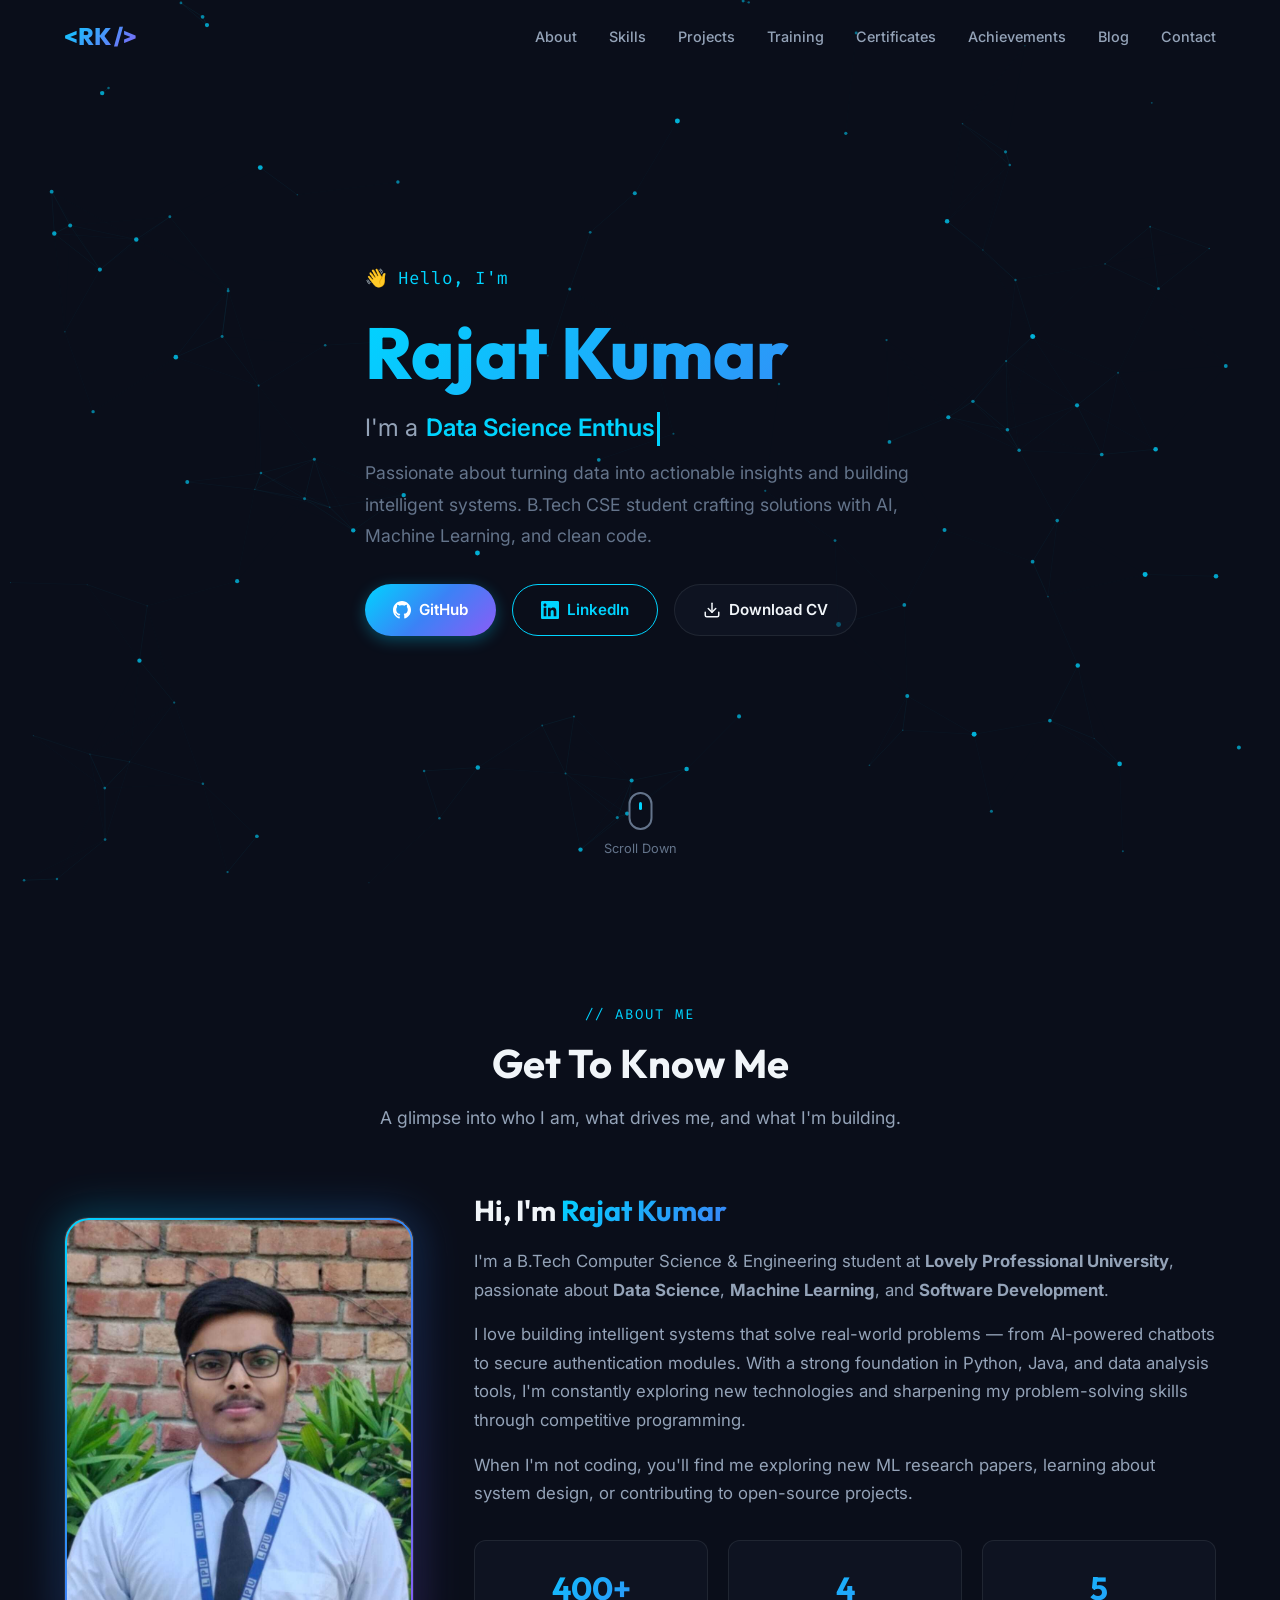
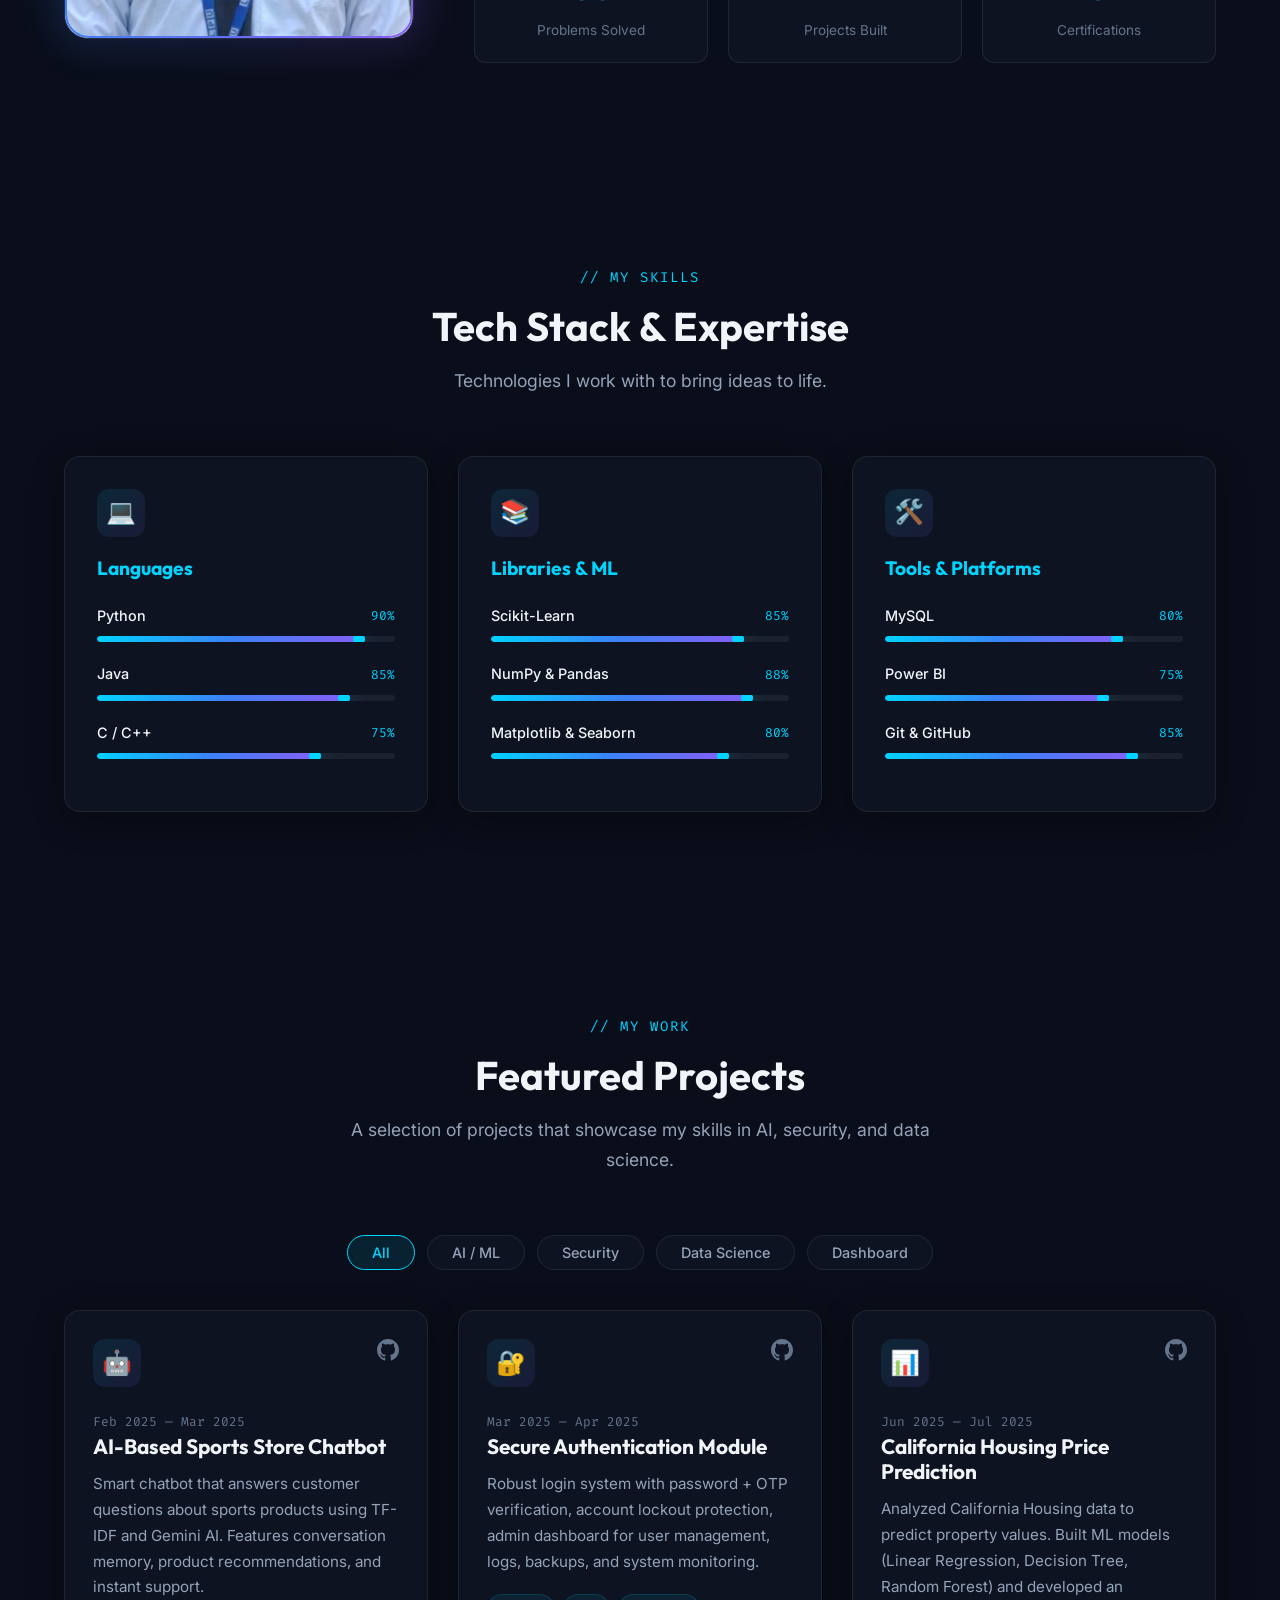
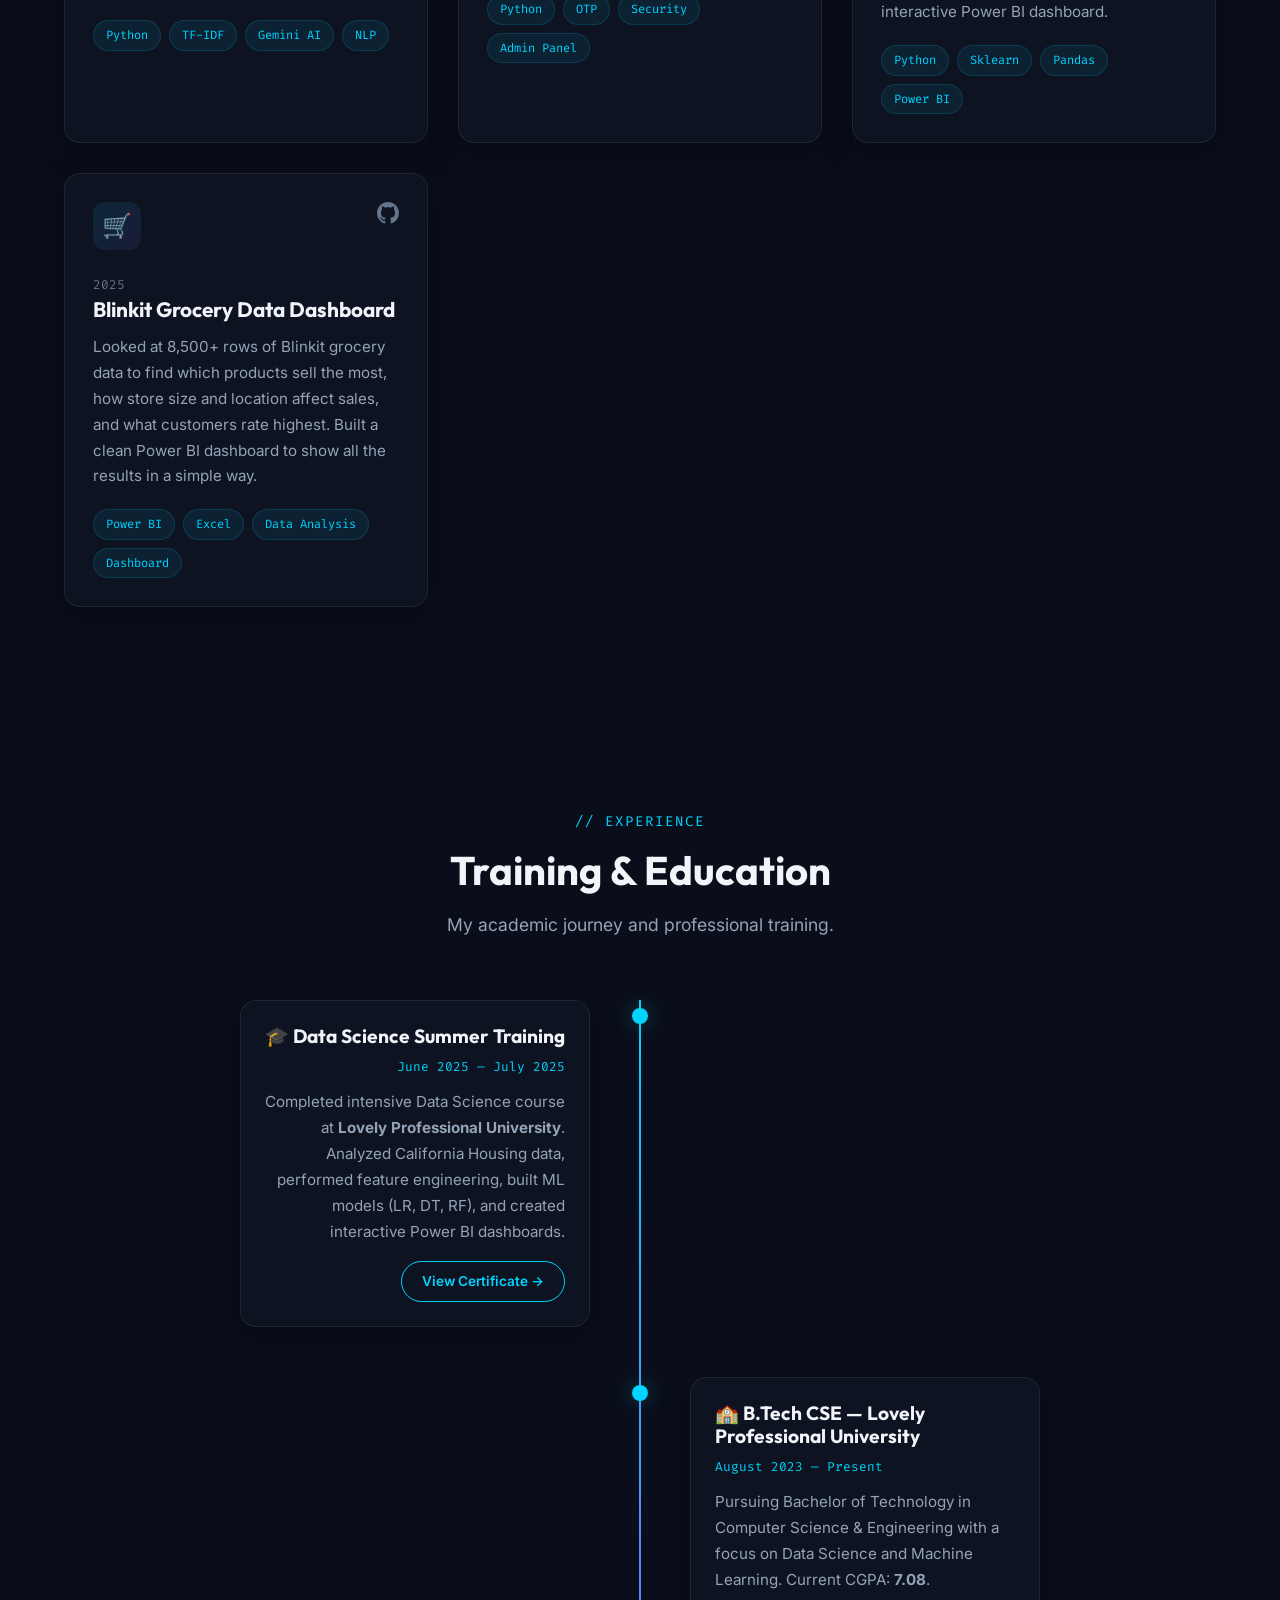
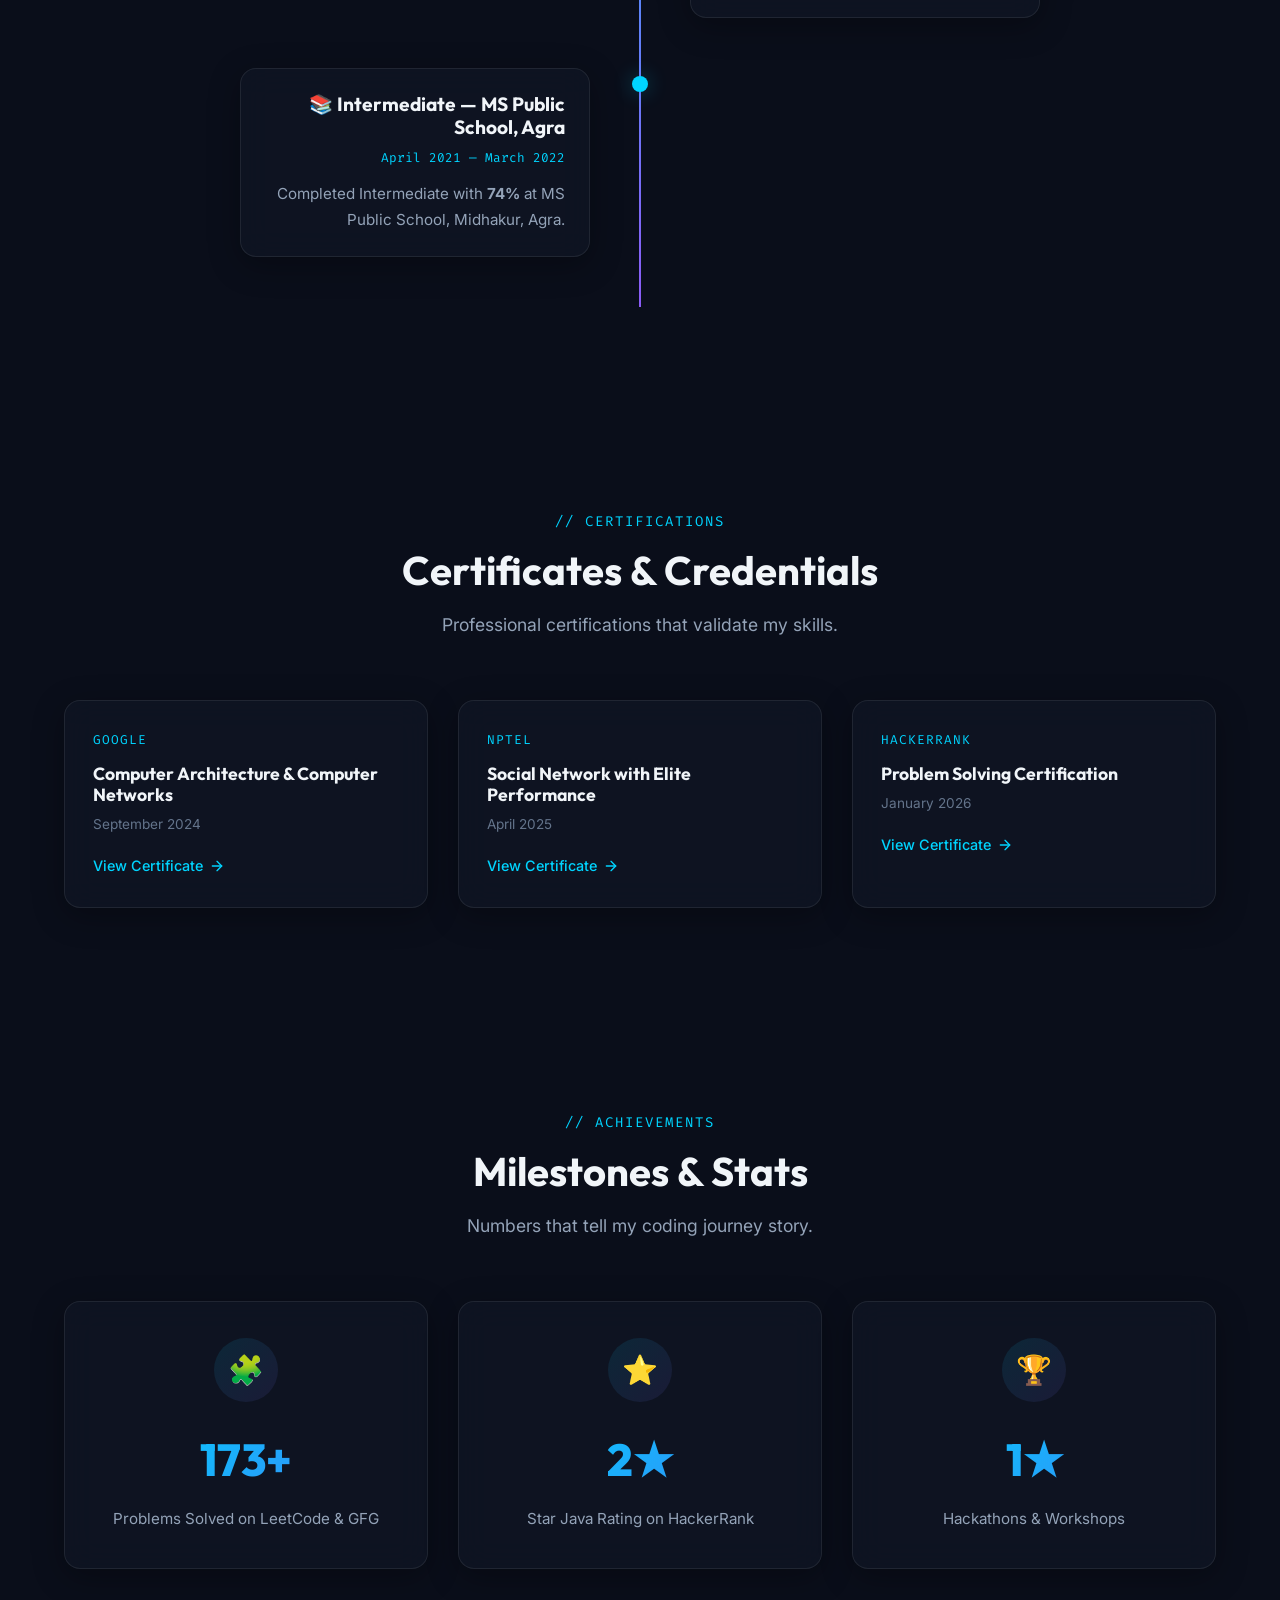
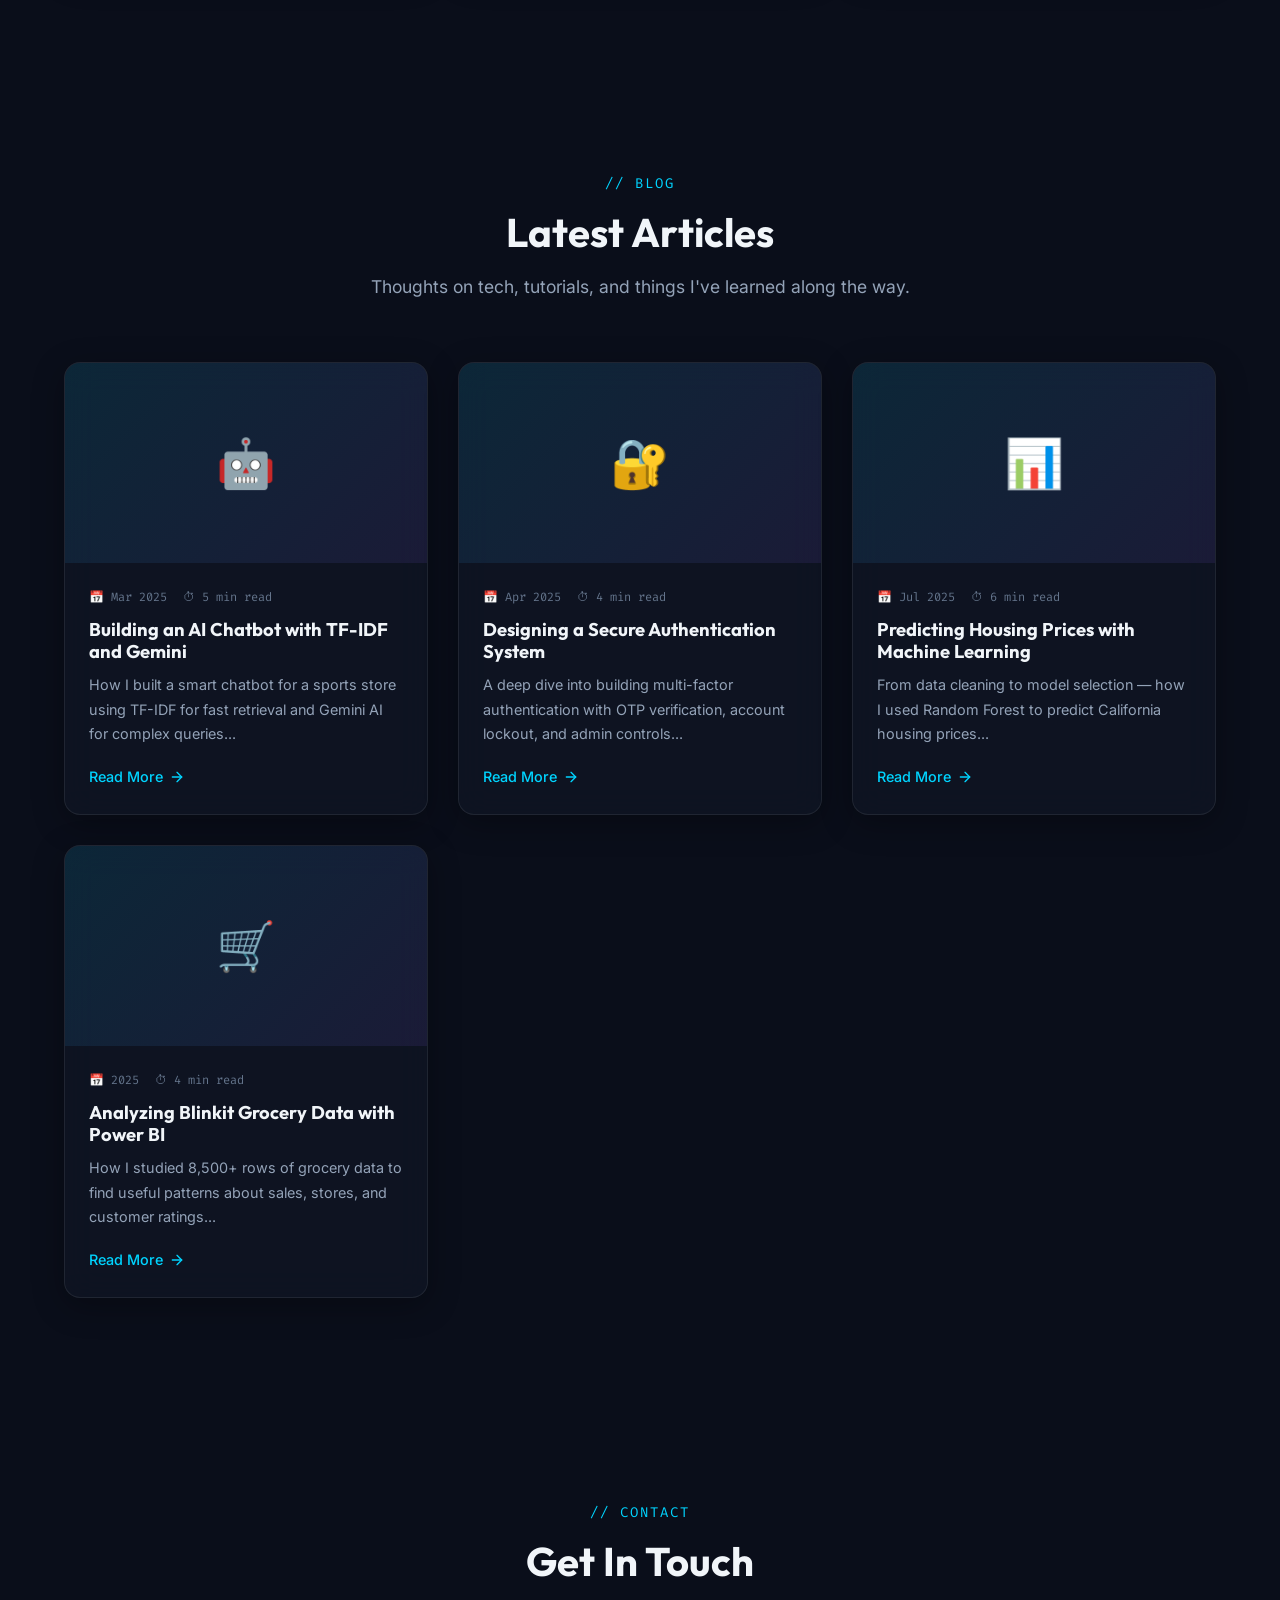
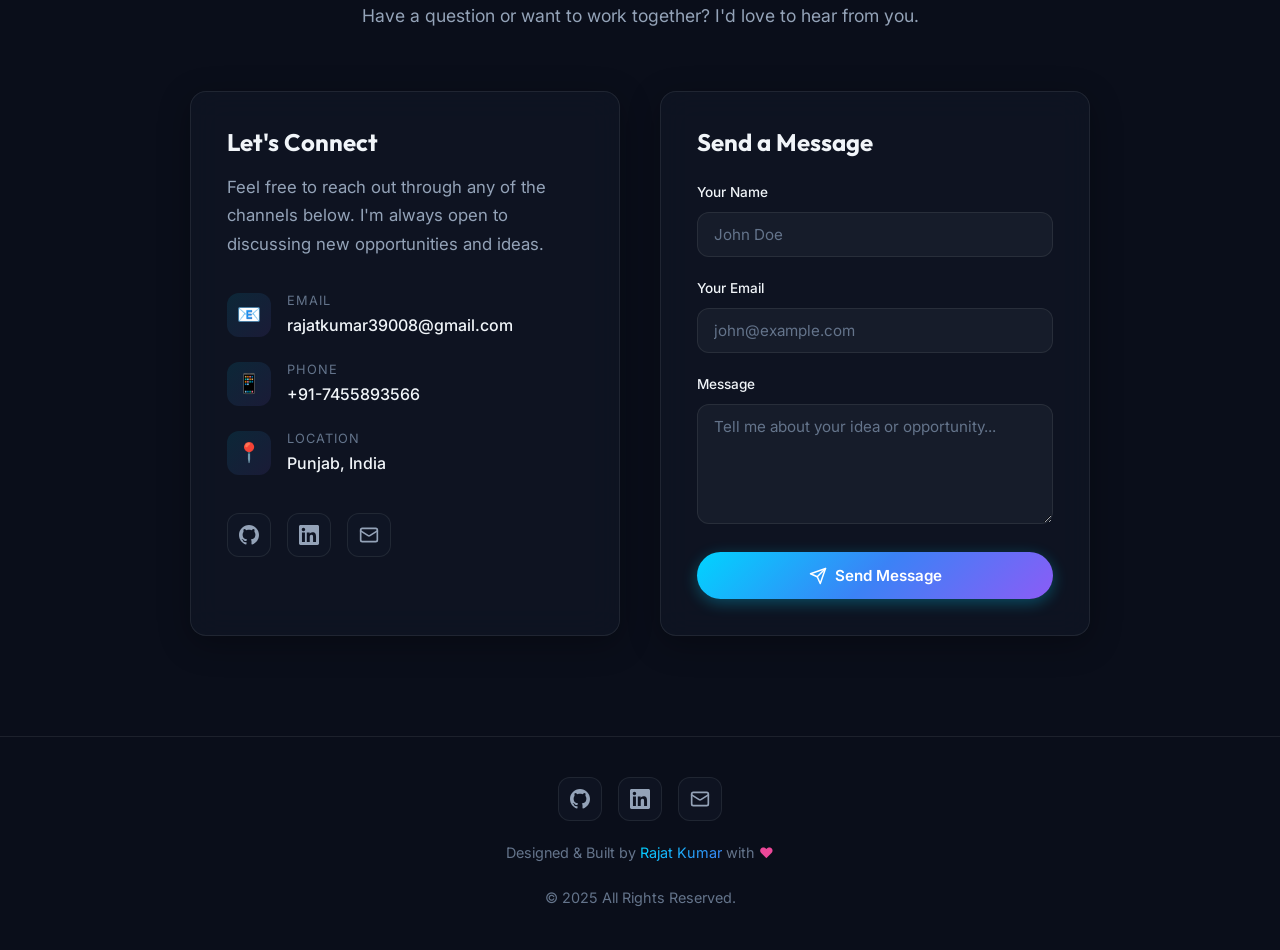
==== index.html @ bdd367b9 "Initial commit - Portfolio website" ====
<!DOCTYPE html>
<html lang="en">
<head>
  <meta charset="UTF-8">
  <meta name="viewport" content="width=device-width, initial-scale=1.0">
  <meta name="description" content="Rajat Kumar — Data Science Enthusiast, ML Engineer, and Software Developer. Explore my projects, skills, and experience.">
  <meta name="keywords" content="Rajat Kumar, Portfolio, Data Science, Machine Learning, Software Developer, B.Tech CSE">
  <meta name="author" content="Rajat Kumar">

  <!-- Open Graph -->
  <meta property="og:title" content="Rajat Kumar | Data Science & ML Engineer">
  <meta property="og:description" content="Explore the portfolio of Rajat Kumar — projects in AI, ML, and software development.">
  <meta property="og:type" content="website">

  <title>Rajat Kumar | Data Science & ML Portfolio</title>

  <!-- Stylesheets -->
  <link rel="stylesheet" href="css/style.css">
  <link rel="stylesheet" href="css/animations.css">

  <!-- Favicon -->
  <link rel="icon" href="data:image/svg+xml,<svg xmlns='http://www.w3.org/2000/svg' viewBox='0 0 100 100'><text y='.9em' font-size='90'>⚡</text></svg>">
</head>
<body>

  <!-- ==================== NAVBAR ==================== -->
  <nav class="navbar" id="navbar">
    <div class="container">
      <a href="#hero" class="nav-logo">&lt;RK /&gt;</a>
      <ul class="nav-links" id="navLinks">
        <li><a href="#about" class="nav-link">About</a></li>
        <li><a href="#skills" class="nav-link">Skills</a></li>
        <li><a href="#projects" class="nav-link">Projects</a></li>
        <li><a href="#training" class="nav-link">Training</a></li>
        <li><a href="#certificates" class="nav-link">Certificates</a></li>
        <li><a href="#achievements" class="nav-link">Achievements</a></li>
        <li><a href="#blog" class="nav-link">Blog</a></li>
        <li><a href="#contact" class="nav-link">Contact</a></li>
      </ul>
      <div class="nav-hamburger" id="navHamburger">
        <span></span>
        <span></span>
        <span></span>
      </div>
    </div>
  </nav>

  <!-- ==================== HERO SECTION ==================== -->
  <section class="hero" id="hero">
    <canvas id="particles-canvas"></canvas>
    <div class="container">
      <div class="hero-content">
        <p class="hero-greeting">👋 Hello, I'm</p>
        <h1 class="hero-name gradient-text">Rajat Kumar</h1>
        <div class="hero-tagline">
          <span>I'm a</span>
          <div class="typing-wrapper">
            <span class="typing-text" id="typingText"></span>
            <span class="typing-cursor"></span>
          </div>
        </div>
        <p class="hero-description">
          Passionate about turning data into actionable insights and building intelligent systems. 
          B.Tech CSE student crafting solutions with AI, Machine Learning, and clean code.
        </p>
        <div class="hero-cta">
          <a href="https://github.com/rajatkumar233" target="_blank" rel="noopener" class="btn btn-primary">
            <svg viewBox="0 0 24 24" fill="currentColor"><path d="M12 0c-6.626 0-12 5.373-12 12 0 5.302 3.438 9.8 8.207 11.387.599.111.793-.261.793-.577v-2.234c-3.338.726-4.033-1.416-4.033-1.416-.546-1.387-1.333-1.756-1.333-1.756-1.089-.745.083-.729.083-.729 1.205.084 1.839 1.237 1.839 1.237 1.07 1.834 2.807 1.304 3.492.997.107-.775.418-1.305.762-1.604-2.665-.305-5.467-1.334-5.467-5.931 0-1.311.469-2.381 1.236-3.221-.124-.303-.535-1.524.117-3.176 0 0 1.008-.322 3.301 1.23.957-.266 1.983-.399 3.003-.404 1.02.005 2.047.138 3.006.404 2.291-1.552 3.297-1.23 3.297-1.23.653 1.653.242 2.874.118 3.176.77.84 1.235 1.911 1.235 3.221 0 4.609-2.807 5.624-5.479 5.921.43.372.823 1.102.823 2.222v3.293c0 .319.192.694.801.576 4.765-1.589 8.199-6.086 8.199-11.386 0-6.627-5.373-12-12-12z"/></svg>
            GitHub
          </a>
          <a href="http://www.linkedin.com/in/rajatkumar96" target="_blank" rel="noopener" class="btn btn-outline">
            <svg viewBox="0 0 24 24" fill="currentColor"><path d="M20.447 20.452h-3.554v-5.569c0-1.328-.027-3.037-1.852-3.037-1.853 0-2.136 1.445-2.136 2.939v5.667H9.351V9h3.414v1.561h.046c.477-.9 1.637-1.85 3.37-1.85 3.601 0 4.267 2.37 4.267 5.455v6.286zM5.337 7.433c-1.144 0-2.063-.926-2.063-2.065 0-1.138.92-2.063 2.063-2.063 1.14 0 2.064.925 2.064 2.063 0 1.139-.925 2.065-2.064 2.065zm1.782 13.019H3.555V9h3.564v11.452zM22.225 0H1.771C.792 0 0 .774 0 1.729v20.542C0 23.227.792 24 1.771 24h20.451C23.2 24 24 23.227 24 22.271V1.729C24 .774 23.2 0 22.222 0h.003z"/></svg>
            LinkedIn
          </a>
          <a href="RajatkumarCV.pdf" download class="btn btn-ghost">
            <svg viewBox="0 0 24 24" fill="none" stroke="currentColor" stroke-width="2" stroke-linecap="round" stroke-linejoin="round"><path d="M21 15v4a2 2 0 0 1-2 2H5a2 2 0 0 1-2-2v-4"/><polyline points="7 10 12 15 17 10"/><line x1="12" y1="15" x2="12" y2="3"/></svg>
            Download CV
          </a>
        </div>
      </div>
    </div>
    <div class="hero-scroll-indicator">
      <div class="scroll-mouse"></div>
      <span>Scroll Down</span>
    </div>
  </section>

  <!-- ==================== ABOUT SECTION ==================== -->
  <section class="section" id="about">
    <div class="container">
      <div class="section-header reveal">
        <span class="section-label">// About Me</span>
        <h2>Get To Know Me</h2>
        <p>A glimpse into who I am, what drives me, and what I'm building.</p>
      </div>
      <div class="about-grid">
        <div class="about-image-wrapper reveal-left">
          <div class="about-image glass">
            <img src="Rajat Photo.jpeg" alt="Rajat Kumar" loading="lazy">
          </div>
        </div>
        <div class="about-text reveal-right">
          <h3>Hi, I'm <span class="gradient-text">Rajat Kumar</span></h3>
          <p>
            I'm a B.Tech Computer Science & Engineering student at <strong>Lovely Professional University</strong>, 
            passionate about <strong>Data Science</strong>, <strong>Machine Learning</strong>, and <strong>Software Development</strong>.
          </p>
          <p>
            I love building intelligent systems that solve real-world problems — from AI-powered chatbots to secure authentication modules. 
            With a strong foundation in Python, Java, and data analysis tools, I'm constantly exploring new technologies 
            and sharpening my problem-solving skills through competitive programming.
          </p>
          <p>
            When I'm not coding, you'll find me exploring new ML research papers, learning about system design, 
            or contributing to open-source projects.
          </p>
          <div class="about-stats">
            <div class="stat-item">
              <div class="stat-number" data-count="400">0+</div>
              <div class="stat-label">Problems Solved</div>
            </div>
            <div class="stat-item">
              <div class="stat-number" data-count="4">0</div>
              <div class="stat-label">Projects Built</div>
            </div>
            <div class="stat-item">
              <div class="stat-number" data-count="5">0</div>
              <div class="stat-label">Certifications</div>
            </div>
          </div>
        </div>
      </div>
    </div>
  </section>

  <!-- ==================== SKILLS SECTION ==================== -->
  <section class="section" id="skills">
    <div class="container">
      <div class="section-header reveal">
        <span class="section-label">// My Skills</span>
        <h2>Tech Stack & Expertise</h2>
        <p>Technologies I work with to bring ideas to life.</p>
      </div>
      <div class="skills-grid">
        <!-- Languages -->
        <div class="skill-category glass reveal delay-1">
          <div class="skill-category-icon">💻</div>
          <h3>Languages</h3>
          <div class="skill-item">
            <div class="skill-item-header">
              <span class="skill-name">Python</span>
              <span class="skill-percent">90%</span>
            </div>
            <div class="skill-bar">
              <div class="skill-bar-fill" data-width="90"></div>
            </div>
          </div>
          <div class="skill-item">
            <div class="skill-item-header">
              <span class="skill-name">Java</span>
              <span class="skill-percent">85%</span>
            </div>
            <div class="skill-bar">
              <div class="skill-bar-fill" data-width="85"></div>
            </div>
          </div>
          <div class="skill-item">
            <div class="skill-item-header">
              <span class="skill-name">C / C++</span>
              <span class="skill-percent">75%</span>
            </div>
            <div class="skill-bar">
              <div class="skill-bar-fill" data-width="75"></div>
            </div>
          </div>
        </div>

        <!-- Libraries & Frameworks -->
        <div class="skill-category glass reveal delay-2">
          <div class="skill-category-icon">📚</div>
          <h3>Libraries & ML</h3>
          <div class="skill-item">
            <div class="skill-item-header">
              <span class="skill-name">Scikit-Learn</span>
              <span class="skill-percent">85%</span>
            </div>
            <div class="skill-bar">
              <div class="skill-bar-fill" data-width="85"></div>
            </div>
          </div>
          <div class="skill-item">
            <div class="skill-item-header">
              <span class="skill-name">NumPy & Pandas</span>
              <span class="skill-percent">88%</span>
            </div>
            <div class="skill-bar">
              <div class="skill-bar-fill" data-width="88"></div>
            </div>
          </div>
          <div class="skill-item">
            <div class="skill-item-header">
              <span class="skill-name">Matplotlib & Seaborn</span>
              <span class="skill-percent">80%</span>
            </div>
            <div class="skill-bar">
              <div class="skill-bar-fill" data-width="80"></div>
            </div>
          </div>
        </div>

        <!-- Tools -->
        <div class="skill-category glass reveal delay-3">
          <div class="skill-category-icon">🛠️</div>
          <h3>Tools & Platforms</h3>
          <div class="skill-item">
            <div class="skill-item-header">
              <span class="skill-name">MySQL</span>
              <span class="skill-percent">80%</span>
            </div>
            <div class="skill-bar">
              <div class="skill-bar-fill" data-width="80"></div>
            </div>
          </div>
          <div class="skill-item">
            <div class="skill-item-header">
              <span class="skill-name">Power BI</span>
              <span class="skill-percent">75%</span>
            </div>
            <div class="skill-bar">
              <div class="skill-bar-fill" data-width="75"></div>
            </div>
          </div>
          <div class="skill-item">
            <div class="skill-item-header">
              <span class="skill-name">Git & GitHub</span>
              <span class="skill-percent">85%</span>
            </div>
            <div class="skill-bar">
              <div class="skill-bar-fill" data-width="85"></div>
            </div>
          </div>
        </div>
      </div>
    </div>
  </section>

  <!-- ==================== PROJECTS SECTION ==================== -->
  <section class="section" id="projects">
    <div class="container">
      <div class="section-header reveal">
        <span class="section-label">// My Work</span>
        <h2>Featured Projects</h2>
        <p>A selection of projects that showcase my skills in AI, security, and data science.</p>
      </div>

      <div class="project-filters reveal">
        <button class="filter-btn active" data-filter="all">All</button>
        <button class="filter-btn" data-filter="ai">AI / ML</button>
        <button class="filter-btn" data-filter="security">Security</button>
        <button class="filter-btn" data-filter="data">Data Science</button>
        <button class="filter-btn" data-filter="dashboard">Dashboard</button>
      </div>

      <div class="projects-grid">
        <!-- Project 1: AI Chatbot -->
        <div class="project-card glass reveal delay-1" data-category="ai">
          <div class="project-card-header">
            <div class="project-card-icon">🤖</div>
            <div class="project-card-links">
              <a href="https://github.com/rajatkumar233/Ai-Project" target="_blank" rel="noopener" title="View Source Code">
                <svg viewBox="0 0 24 24" fill="currentColor"><path d="M12 0c-6.626 0-12 5.373-12 12 0 5.302 3.438 9.8 8.207 11.387.599.111.793-.261.793-.577v-2.234c-3.338.726-4.033-1.416-4.033-1.416-.546-1.387-1.333-1.756-1.333-1.756-1.089-.745.083-.729.083-.729 1.205.084 1.839 1.237 1.839 1.237 1.07 1.834 2.807 1.304 3.492.997.107-.775.418-1.305.762-1.604-2.665-.305-5.467-1.334-5.467-5.931 0-1.311.469-2.381 1.236-3.221-.124-.303-.535-1.524.117-3.176 0 0 1.008-.322 3.301 1.23.957-.266 1.983-.399 3.003-.404 1.02.005 2.047.138 3.006.404 2.291-1.552 3.297-1.23 3.297-1.23.653 1.653.242 2.874.118 3.176.77.84 1.235 1.911 1.235 3.221 0 4.609-2.807 5.624-5.479 5.921.43.372.823 1.102.823 2.222v3.293c0 .319.192.694.801.576 4.765-1.589 8.199-6.086 8.199-11.386 0-6.627-5.373-12-12-12z"/></svg>
              </a>
            </div>
          </div>
          <div class="project-card-body">
            <span class="project-date">Feb 2025 — Mar 2025</span>
            <h3>AI-Based Sports Store Chatbot</h3>
            <p>
              Smart chatbot that answers customer questions about sports products using TF-IDF and Gemini AI. 
              Features conversation memory, product recommendations, and instant support.
            </p>
            <div class="project-tech">
              <span>Python</span>
              <span>TF-IDF</span>
              <span>Gemini AI</span>
              <span>NLP</span>
            </div>
          </div>
        </div>

        <!-- Project 2: Secure Auth -->
        <div class="project-card glass reveal delay-2" data-category="security">
          <div class="project-card-header">
            <div class="project-card-icon">🔐</div>
            <div class="project-card-links">
              <a href="https://github.com/rajatkumar233/Secure-Authentication-module" target="_blank" rel="noopener" title="View Source Code">
                <svg viewBox="0 0 24 24" fill="currentColor"><path d="M12 0c-6.626 0-12 5.373-12 12 0 5.302 3.438 9.8 8.207 11.387.599.111.793-.261.793-.577v-2.234c-3.338.726-4.033-1.416-4.033-1.416-.546-1.387-1.333-1.756-1.333-1.756-1.089-.745.083-.729.083-.729 1.205.084 1.839 1.237 1.839 1.237 1.07 1.834 2.807 1.304 3.492.997.107-.775.418-1.305.762-1.604-2.665-.305-5.467-1.334-5.467-5.931 0-1.311.469-2.381 1.236-3.221-.124-.303-.535-1.524.117-3.176 0 0 1.008-.322 3.301 1.23.957-.266 1.983-.399 3.003-.404 1.02.005 2.047.138 3.006.404 2.291-1.552 3.297-1.23 3.297-1.23.653 1.653.242 2.874.118 3.176.77.84 1.235 1.911 1.235 3.221 0 4.609-2.807 5.624-5.479 5.921.43.372.823 1.102.823 2.222v3.293c0 .319.192.694.801.576 4.765-1.589 8.199-6.086 8.199-11.386 0-6.627-5.373-12-12-12z"/></svg>
              </a>
            </div>
          </div>
          <div class="project-card-body">
            <span class="project-date">Mar 2025 — Apr 2025</span>
            <h3>Secure Authentication Module</h3>
            <p>
              Robust login system with password + OTP verification, account lockout protection, admin dashboard 
              for user management, logs, backups, and system monitoring.
            </p>
            <div class="project-tech">
              <span>Python</span>
              <span>OTP</span>
              <span>Security</span>
              <span>Admin Panel</span>
            </div>
          </div>
        </div>

        <!-- Project 3: Data Science Training -->
        <div class="project-card glass reveal delay-3" data-category="data">
          <div class="project-card-header">
            <div class="project-card-icon">📊</div>
            <div class="project-card-links">
              <a href="https://github.com/rajatkumar233" target="_blank" rel="noopener" title="View Source Code">
                <svg viewBox="0 0 24 24" fill="currentColor"><path d="M12 0c-6.626 0-12 5.373-12 12 0 5.302 3.438 9.8 8.207 11.387.599.111.793-.261.793-.577v-2.234c-3.338.726-4.033-1.416-4.033-1.416-.546-1.387-1.333-1.756-1.333-1.756-1.089-.745.083-.729.083-.729 1.205.084 1.839 1.237 1.839 1.237 1.07 1.834 2.807 1.304 3.492.997.107-.775.418-1.305.762-1.604-2.665-.305-5.467-1.334-5.467-5.931 0-1.311.469-2.381 1.236-3.221-.124-.303-.535-1.524.117-3.176 0 0 1.008-.322 3.301 1.23.957-.266 1.983-.399 3.003-.404 1.02.005 2.047.138 3.006.404 2.291-1.552 3.297-1.23 3.297-1.23.653 1.653.242 2.874.118 3.176.77.84 1.235 1.911 1.235 3.221 0 4.609-2.807 5.624-5.479 5.921.43.372.823 1.102.823 2.222v3.293c0 .319.192.694.801.576 4.765-1.589 8.199-6.086 8.199-11.386 0-6.627-5.373-12-12-12z"/></svg>
              </a>
            </div>
          </div>
          <div class="project-card-body">
            <span class="project-date">Jun 2025 — Jul 2025</span>
            <h3>California Housing Price Prediction</h3>
            <p>
              Analyzed California Housing data to predict property values. Built ML models (Linear Regression, 
              Decision Tree, Random Forest) and developed an interactive Power BI dashboard.
            </p>
            <div class="project-tech">
              <span>Python</span>
              <span>Sklearn</span>
              <span>Pandas</span>
              <span>Power BI</span>
            </div>
          </div>
        </div>

        <!-- Project 4: Blinkit Grocery Dashboard -->
        <div class="project-card glass reveal delay-4" data-category="dashboard">
          <div class="project-card-header">
            <div class="project-card-icon">🛒</div>
            <div class="project-card-links">
              <a href="https://github.com/rajatkumar233" target="_blank" rel="noopener" title="View Source Code">
                <svg viewBox="0 0 24 24" fill="currentColor"><path d="M12 0c-6.626 0-12 5.373-12 12 0 5.302 3.438 9.8 8.207 11.387.599.111.793-.261.793-.577v-2.234c-3.338.726-4.033-1.416-4.033-1.416-.546-1.387-1.333-1.756-1.333-1.756-1.089-.745.083-.729.083-.729 1.205.084 1.839 1.237 1.839 1.237 1.07 1.834 2.807 1.304 3.492.997.107-.775.418-1.305.762-1.604-2.665-.305-5.467-1.334-5.467-5.931 0-1.311.469-2.381 1.236-3.221-.124-.303-.535-1.524.117-3.176 0 0 1.008-.322 3.301 1.23.957-.266 1.983-.399 3.003-.404 1.02.005 2.047.138 3.006.404 2.291-1.552 3.297-1.23 3.297-1.23.653 1.653.242 2.874.118 3.176.77.84 1.235 1.911 1.235 3.221 0 4.609-2.807 5.624-5.479 5.921.43.372.823 1.102.823 2.222v3.293c0 .319.192.694.801.576 4.765-1.589 8.199-6.086 8.199-11.386 0-6.627-5.373-12-12-12z"/></svg>
              </a>
            </div>
          </div>
          <div class="project-card-body">
            <span class="project-date">2025</span>
            <h3>Blinkit Grocery Data Dashboard</h3>
            <p>
              Looked at 8,500+ rows of Blinkit grocery data to find which products sell the most, 
              how store size and location affect sales, and what customers rate highest. 
              Built a clean Power BI dashboard to show all the results in a simple way.
            </p>
            <div class="project-tech">
              <span>Power BI</span>
              <span>Excel</span>
              <span>Data Analysis</span>
              <span>Dashboard</span>
            </div>
          </div>
        </div>
      </div>
    </div>
  </section>

  <!-- ==================== TRAINING SECTION ==================== -->
  <section class="section" id="training">
    <div class="container">
      <div class="section-header reveal">
        <span class="section-label">// Experience</span>
        <h2>Training & Education</h2>
        <p>My academic journey and professional training.</p>
      </div>
      <div class="timeline">
        <!-- Training -->
        <div class="timeline-item reveal-left">
          <div class="timeline-dot"></div>
          <div class="timeline-content glass">
            <h3>🎓 Data Science Summer Training</h3>
            <div class="timeline-date">June 2025 — July 2025</div>
            <p>
              Completed intensive Data Science course at <strong>Lovely Professional University</strong>. 
              Analyzed California Housing data, performed feature engineering, built ML models (LR, DT, RF), 
              and created interactive Power BI dashboards.
            </p>
            <a href="https://files.lpu.in/umsweb/skilldevcourse/SkillDevelopmentCertificates/12303780_846_20_08_2025.pdf" target="_blank" rel="noopener" class="btn btn-outline" style="padding: 8px 20px; font-size: 0.85rem;">
              View Certificate →
            </a>
          </div>
        </div>

        <!-- B.Tech -->
        <div class="timeline-item reveal-right">
          <div class="timeline-dot"></div>
          <div class="timeline-content glass">
            <h3>🏫 B.Tech CSE — Lovely Professional University</h3>
            <div class="timeline-date">August 2023 — Present</div>
            <p>
              Pursuing Bachelor of Technology in Computer Science & Engineering with a focus on 
              Data Science and Machine Learning. Current CGPA: <strong>7.08</strong>.
            </p>
          </div>
        </div>

        <!-- Intermediate -->
        <div class="timeline-item reveal-left">
          <div class="timeline-dot"></div>
          <div class="timeline-content glass">
            <h3>📚 Intermediate — MS Public School, Agra</h3>
            <div class="timeline-date">April 2021 — March 2022</div>
            <p>
              Completed Intermediate with <strong>74%</strong> at MS Public School, Midhakur, Agra.
            </p>
          </div>
        </div>
      </div>
    </div>
  </section>

  <!-- ==================== CERTIFICATES SECTION ==================== -->
  <section class="section" id="certificates">
    <div class="container">
      <div class="section-header reveal">
        <span class="section-label">// Certifications</span>
        <h2>Certificates & Credentials</h2>
        <p>Professional certifications that validate my skills.</p>
      </div>
      <div class="certificates-grid">
        <!-- Cert 1 -->
        <div class="cert-card glass reveal delay-1">
          <div class="cert-issuer">Google</div>
          <h3>Computer Architecture & Computer Networks</h3>
          <div class="cert-date">September 2024</div>
          <a href="https://drive.google.com/drive/folders/1E8DUD3ZdlhndiMmeBlOYL8HpQsTGqTmZ" target="_blank" rel="noopener" class="cert-link">
            View Certificate
            <svg viewBox="0 0 24 24" fill="none" stroke="currentColor" stroke-width="2" stroke-linecap="round" stroke-linejoin="round"><line x1="5" y1="12" x2="19" y2="12"/><polyline points="12 5 19 12 12 19"/></svg>
          </a>
        </div>

        <!-- Cert 2 -->
        <div class="cert-card glass reveal delay-2">
          <div class="cert-issuer">NPTEL</div>
          <h3>Social Network with Elite Performance</h3>
          <div class="cert-date">April 2025</div>
          <a href="https://drive.google.com/file/d/15e3MCL6xTv0VsluV90llEgdykjpdNuYa/view" target="_blank" rel="noopener" class="cert-link">
            View Certificate
            <svg viewBox="0 0 24 24" fill="none" stroke="currentColor" stroke-width="2" stroke-linecap="round" stroke-linejoin="round"><line x1="5" y1="12" x2="19" y2="12"/><polyline points="12 5 19 12 12 19"/></svg>
          </a>
        </div>

        <!-- Cert 3 -->
        <div class="cert-card glass reveal delay-3">
          <div class="cert-issuer">HackerRank</div>
          <h3>Problem Solving Certification</h3>
          <div class="cert-date">January 2026</div>
          <a href="https://www.hackerrank.com/certificates/9f20e3d5840b" target="_blank" rel="noopener" class="cert-link">
            View Certificate
            <svg viewBox="0 0 24 24" fill="none" stroke="currentColor" stroke-width="2" stroke-linecap="round" stroke-linejoin="round"><line x1="5" y1="12" x2="19" y2="12"/><polyline points="12 5 19 12 12 19"/></svg>
          </a>
        </div>
      </div>
    </div>
  </section>

  <!-- ==================== ACHIEVEMENTS SECTION ==================== -->
  <section class="section" id="achievements">
    <div class="container">
      <div class="section-header reveal">
        <span class="section-label">// Achievements</span>
        <h2>Milestones & Stats</h2>
        <p>Numbers that tell my coding journey story.</p>
      </div>
      <div class="achievements-grid">
        <div class="achievement-card glass reveal delay-1">
          <div class="achievement-icon">🧩</div>
          <div class="achievement-number" data-target="400">0</div>
          <div class="achievement-label">Problems Solved on LeetCode & GFG</div>
        </div>
        <div class="achievement-card glass reveal delay-2">
          <div class="achievement-icon">⭐</div>
          <div class="achievement-number" data-target="5">0</div>
          <div class="achievement-label">Star Java Rating on HackerRank</div>
        </div>
        <div class="achievement-card glass reveal delay-3">
          <div class="achievement-icon">🏆</div>
          <div class="achievement-number" data-target="3">0</div>
          <div class="achievement-label">Hackathons & Workshops</div>
        </div>
      </div>
    </div>
  </section>

  <!-- ==================== BLOG SECTION ==================== -->
  <section class="section" id="blog">
    <div class="container">
      <div class="section-header reveal">
        <span class="section-label">// Blog</span>
        <h2>Latest Articles</h2>
        <p>Thoughts on tech, tutorials, and things I've learned along the way.</p>
      </div>
      <div class="blog-grid">
        <!-- Blog Card 1 -->
        <div class="blog-card glass reveal delay-1">
          <div class="blog-card-image">🤖</div>
          <div class="blog-card-body">
            <div class="blog-card-meta">
              <span>📅 Mar 2025</span>
              <span>⏱ 5 min read</span>
            </div>
            <h3>Building an AI Chatbot with TF-IDF and Gemini</h3>
            <p>How I built a smart chatbot for a sports store using TF-IDF for fast retrieval and Gemini AI for complex queries...</p>
            <a href="blog.html" class="blog-read-more">
              Read More
              <svg viewBox="0 0 24 24" fill="none" stroke="currentColor" stroke-width="2" stroke-linecap="round" stroke-linejoin="round"><line x1="5" y1="12" x2="19" y2="12"/><polyline points="12 5 19 12 12 19"/></svg>
            </a>
          </div>
        </div>

        <!-- Blog Card 2 -->
        <div class="blog-card glass reveal delay-2">
          <div class="blog-card-image">🔐</div>
          <div class="blog-card-body">
            <div class="blog-card-meta">
              <span>📅 Apr 2025</span>
              <span>⏱ 4 min read</span>
            </div>
            <h3>Designing a Secure Authentication System</h3>
            <p>A deep dive into building multi-factor authentication with OTP verification, account lockout, and admin controls...</p>
            <a href="blog.html" class="blog-read-more">
              Read More
              <svg viewBox="0 0 24 24" fill="none" stroke="currentColor" stroke-width="2" stroke-linecap="round" stroke-linejoin="round"><line x1="5" y1="12" x2="19" y2="12"/><polyline points="12 5 19 12 12 19"/></svg>
            </a>
          </div>
        </div>

        <!-- Blog Card 3 -->
        <div class="blog-card glass reveal delay-3">
          <div class="blog-card-image">📊</div>
          <div class="blog-card-body">
            <div class="blog-card-meta">
              <span>📅 Jul 2025</span>
              <span>⏱ 6 min read</span>
            </div>
            <h3>Predicting Housing Prices with Machine Learning</h3>
            <p>From data cleaning to model selection — how I used Random Forest to predict California housing prices...</p>
            <a href="blog.html" class="blog-read-more">
              Read More
              <svg viewBox="0 0 24 24" fill="none" stroke="currentColor" stroke-width="2" stroke-linecap="round" stroke-linejoin="round"><line x1="5" y1="12" x2="19" y2="12"/><polyline points="12 5 19 12 12 19"/></svg>
            </a>
          </div>
        </div>

        <!-- Blog Card 4 -->
        <div class="blog-card glass reveal delay-4">
          <div class="blog-card-image">🛒</div>
          <div class="blog-card-body">
            <div class="blog-card-meta">
              <span>📅 2025</span>
              <span>⏱ 4 min read</span>
            </div>
            <h3>Analyzing Blinkit Grocery Data with Power BI</h3>
            <p>How I studied 8,500+ rows of grocery data to find useful patterns about sales, stores, and customer ratings...</p>
            <a href="blog.html" class="blog-read-more">
              Read More
              <svg viewBox="0 0 24 24" fill="none" stroke="currentColor" stroke-width="2" stroke-linecap="round" stroke-linejoin="round"><line x1="5" y1="12" x2="19" y2="12"/><polyline points="12 5 19 12 12 19"/></svg>
            </a>
          </div>
        </div>
      </div>
    </div>
  </section>

  <!-- ==================== CONTACT SECTION ==================== -->
  <section class="section" id="contact">
    <div class="container">
      <div class="section-header reveal">
        <span class="section-label">// Contact</span>
        <h2>Get In Touch</h2>
        <p>Have a question or want to work together? I'd love to hear from you.</p>
      </div>
      <div class="contact-grid">
        <!-- Contact Info -->
        <div class="contact-info glass reveal-left">
          <h3>Let's Connect</h3>
          <p>Feel free to reach out through any of the channels below. I'm always open to discussing new opportunities and ideas.</p>
          <div class="contact-details">
            <div class="contact-item">
              <div class="contact-item-icon">📧</div>
              <div class="contact-item-text">
                <span>Email</span>
                <a href="mailto:rajatkumar39008@gmail.com">rajatkumar39008@gmail.com</a>
              </div>
            </div>
            <div class="contact-item">
              <div class="contact-item-icon">📱</div>
              <div class="contact-item-text">
                <span>Phone</span>
                <span>+91-7455893566</span>
              </div>
            </div>
            <div class="contact-item">
              <div class="contact-item-icon">📍</div>
              <div class="contact-item-text">
                <span>Location</span>
                <span>Punjab, India</span>
              </div>
            </div>
          </div>
          <div class="social-links">
            <a href="https://github.com/rajatkumar233" target="_blank" rel="noopener" class="social-link" title="GitHub">
              <svg viewBox="0 0 24 24" fill="currentColor"><path d="M12 0c-6.626 0-12 5.373-12 12 0 5.302 3.438 9.8 8.207 11.387.599.111.793-.261.793-.577v-2.234c-3.338.726-4.033-1.416-4.033-1.416-.546-1.387-1.333-1.756-1.333-1.756-1.089-.745.083-.729.083-.729 1.205.084 1.839 1.237 1.839 1.237 1.07 1.834 2.807 1.304 3.492.997.107-.775.418-1.305.762-1.604-2.665-.305-5.467-1.334-5.467-5.931 0-1.311.469-2.381 1.236-3.221-.124-.303-.535-1.524.117-3.176 0 0 1.008-.322 3.301 1.23.957-.266 1.983-.399 3.003-.404 1.02.005 2.047.138 3.006.404 2.291-1.552 3.297-1.23 3.297-1.23.653 1.653.242 2.874.118 3.176.77.84 1.235 1.911 1.235 3.221 0 4.609-2.807 5.624-5.479 5.921.43.372.823 1.102.823 2.222v3.293c0 .319.192.694.801.576 4.765-1.589 8.199-6.086 8.199-11.386 0-6.627-5.373-12-12-12z"/></svg>
            </a>
            <a href="http://www.linkedin.com/in/rajatkumar96" target="_blank" rel="noopener" class="social-link" title="LinkedIn">
              <svg viewBox="0 0 24 24" fill="currentColor"><path d="M20.447 20.452h-3.554v-5.569c0-1.328-.027-3.037-1.852-3.037-1.853 0-2.136 1.445-2.136 2.939v5.667H9.351V9h3.414v1.561h.046c.477-.9 1.637-1.85 3.37-1.85 3.601 0 4.267 2.37 4.267 5.455v6.286zM5.337 7.433c-1.144 0-2.063-.926-2.063-2.065 0-1.138.92-2.063 2.063-2.063 1.14 0 2.064.925 2.064 2.063 0 1.139-.925 2.065-2.064 2.065zm1.782 13.019H3.555V9h3.564v11.452zM22.225 0H1.771C.792 0 0 .774 0 1.729v20.542C0 23.227.792 24 1.771 24h20.451C23.2 24 24 23.227 24 22.271V1.729C24 .774 23.2 0 22.222 0h.003z"/></svg>
            </a>
            <a href="mailto:rajatkumar39008@gmail.com" class="social-link" title="Email">
              <svg viewBox="0 0 24 24" fill="none" stroke="currentColor" stroke-width="2" stroke-linecap="round" stroke-linejoin="round"><rect x="2" y="4" width="20" height="16" rx="2"/><path d="m22 7-8.97 5.7a1.94 1.94 0 0 1-2.06 0L2 7"/></svg>
            </a>
          </div>
        </div>

        <!-- Contact Form (display only, no backend) -->
        <div class="contact-form-wrapper glass reveal-right">
          <h3>Send a Message</h3>
          <form id="contactForm">
            <div class="form-group">
              <label for="name">Your Name</label>
              <input type="text" id="name" name="name" placeholder="John Doe" required>
            </div>
            <div class="form-group">
              <label for="email">Your Email</label>
              <input type="email" id="email" name="email" placeholder="john@example.com" required>
            </div>
            <div class="form-group">
              <label for="message">Message</label>
              <textarea id="message" name="message" placeholder="Tell me about your idea or opportunity..." required></textarea>
            </div>
            <button type="submit" class="btn btn-primary btn-submit">
              <svg viewBox="0 0 24 24" fill="none" stroke="currentColor" stroke-width="2" stroke-linecap="round" stroke-linejoin="round"><line x1="22" y1="2" x2="11" y2="13"/><polygon points="22 2 15 22 11 13 2 9 22 2"/></svg>
              Send Message
            </button>
          </form>
        </div>
      </div>
    </div>
  </section>

  <!-- ==================== FOOTER ==================== -->
  <footer class="footer">
    <div class="container">
      <div class="footer-content">
        <div class="footer-social">
          <a href="https://github.com/rajatkumar233" target="_blank" rel="noopener" class="social-link" title="GitHub">
            <svg viewBox="0 0 24 24" fill="currentColor"><path d="M12 0c-6.626 0-12 5.373-12 12 0 5.302 3.438 9.8 8.207 11.387.599.111.793-.261.793-.577v-2.234c-3.338.726-4.033-1.416-4.033-1.416-.546-1.387-1.333-1.756-1.333-1.756-1.089-.745.083-.729.083-.729 1.205.084 1.839 1.237 1.839 1.237 1.07 1.834 2.807 1.304 3.492.997.107-.775.418-1.305.762-1.604-2.665-.305-5.467-1.334-5.467-5.931 0-1.311.469-2.381 1.236-3.221-.124-.303-.535-1.524.117-3.176 0 0 1.008-.322 3.301 1.23.957-.266 1.983-.399 3.003-.404 1.02.005 2.047.138 3.006.404 2.291-1.552 3.297-1.23 3.297-1.23.653 1.653.242 2.874.118 3.176.77.84 1.235 1.911 1.235 3.221 0 4.609-2.807 5.624-5.479 5.921.43.372.823 1.102.823 2.222v3.293c0 .319.192.694.801.576 4.765-1.589 8.199-6.086 8.199-11.386 0-6.627-5.373-12-12-12z"/></svg>
          </a>
          <a href="http://www.linkedin.com/in/rajatkumar96" target="_blank" rel="noopener" class="social-link" title="LinkedIn">
            <svg viewBox="0 0 24 24" fill="currentColor"><path d="M20.447 20.452h-3.554v-5.569c0-1.328-.027-3.037-1.852-3.037-1.853 0-2.136 1.445-2.136 2.939v5.667H9.351V9h3.414v1.561h.046c.477-.9 1.637-1.85 3.37-1.85 3.601 0 4.267 2.37 4.267 5.455v6.286zM5.337 7.433c-1.144 0-2.063-.926-2.063-2.065 0-1.138.92-2.063 2.063-2.063 1.14 0 2.064.925 2.064 2.063 0 1.139-.925 2.065-2.064 2.065zm1.782 13.019H3.555V9h3.564v11.452zM22.225 0H1.771C.792 0 0 .774 0 1.729v20.542C0 23.227.792 24 1.771 24h20.451C23.2 24 24 23.227 24 22.271V1.729C24 .774 23.2 0 22.222 0h.003z"/></svg>
          </a>
          <a href="mailto:rajatkumar39008@gmail.com" class="social-link" title="Email">
            <svg viewBox="0 0 24 24" fill="none" stroke="currentColor" stroke-width="2" stroke-linecap="round" stroke-linejoin="round"><rect x="2" y="4" width="20" height="16" rx="2"/><path d="m22 7-8.97 5.7a1.94 1.94 0 0 1-2.06 0L2 7"/></svg>
          </a>
        </div>
        <p>Designed & Built by <span class="gradient-text">Rajat Kumar</span> with <span class="footer-heart">❤</span></p>
        <p>&copy; 2025 All Rights Reserved.</p>
      </div>
    </div>
  </footer>

  <!-- Back to Top -->
  <button class="back-to-top" id="backToTop" title="Back to top">
    <svg viewBox="0 0 24 24" fill="none" stroke="currentColor" stroke-width="2" stroke-linecap="round" stroke-linejoin="round"><polyline points="18 15 12 9 6 15"/></svg>
  </button>

  <!-- Scripts -->
  <script src="js/main.js"></script>
</body>
</html>
---- css/style.css ----
/* =============================================
   RAJAT KUMAR — Portfolio Design System
   Dark Glassmorphism | Deep Blue + Cyan
   ============================================= */

/* ---------- Google Fonts ---------- */
@import url('https://fonts.googleapis.com/css2?family=Inter:wght@300;400;500;600;700&family=Outfit:wght@400;500;600;700;800&family=Fira+Code:wght@400;500&display=swap');

/* ---------- CSS Custom Properties ---------- */
:root {
  /* Backgrounds */
  --bg-primary: #0a0e1a;
  --bg-secondary: #111827;
  --bg-tertiary: #1a2332;
  --bg-glass: rgba(17, 24, 39, 0.6);
  --bg-glass-hover: rgba(17, 24, 39, 0.8);

  /* Accents */
  --accent-cyan: #00d4ff;
  --accent-blue: #3b82f6;
  --accent-purple: #8b5cf6;
  --accent-pink: #ec4899;
  --accent-green: #10b981;

  /* Text */
  --text-primary: #f1f5f9;
  --text-secondary: #94a3b8;
  --text-muted: #64748b;

  /* Gradients */
  --gradient-main: linear-gradient(135deg, var(--accent-cyan), var(--accent-blue), var(--accent-purple));
  --gradient-text: linear-gradient(135deg, var(--accent-cyan), var(--accent-blue));
  --gradient-hero: linear-gradient(135deg, var(--accent-cyan), var(--accent-purple));
  --gradient-card: linear-gradient(135deg, rgba(0, 212, 255, 0.1), rgba(139, 92, 246, 0.1));

  /* Effects */
  --glow-cyan: 0 0 20px rgba(0, 212, 255, 0.3);
  --glow-blue: 0 0 20px rgba(59, 130, 246, 0.3);
  --glow-purple: 0 0 20px rgba(139, 92, 246, 0.3);
  --glass-border: rgba(255, 255, 255, 0.08);
  --glass-border-hover: rgba(0, 212, 255, 0.3);

  /* Spacing */
  --section-padding: 100px 0;
  --container-width: 1200px;
  --container-padding: 0 24px;

  /* Transitions */
  --transition-fast: 0.2s ease;
  --transition-medium: 0.3s ease;
  --transition-slow: 0.5s ease;

  /* Border radius */
  --radius-sm: 8px;
  --radius-md: 12px;
  --radius-lg: 16px;
  --radius-xl: 24px;
  --radius-full: 9999px;
}

/* ---------- Reset & Base ---------- */
*, *::before, *::after {
  margin: 0;
  padding: 0;
  box-sizing: border-box;
}

html {
  scroll-behavior: smooth;
  scroll-padding-top: 80px;
}

body {
  font-family: 'Inter', -apple-system, BlinkMacSystemFont, sans-serif;
  background-color: var(--bg-primary);
  color: var(--text-secondary);
  line-height: 1.7;
  overflow-x: hidden;
  -webkit-font-smoothing: antialiased;
  -moz-osx-font-smoothing: grayscale;
}

h1, h2, h3, h4, h5, h6 {
  font-family: 'Outfit', sans-serif;
  color: var(--text-primary);
  line-height: 1.2;
}

a {
  text-decoration: none;
  color: var(--accent-cyan);
  transition: var(--transition-fast);
}

a:hover {
  color: var(--accent-blue);
}

img {
  max-width: 100%;
  display: block;
}

ul {
  list-style: none;
}

::selection {
  background: rgba(0, 212, 255, 0.3);
  color: var(--text-primary);
}

/* ---------- Scrollbar ---------- */
::-webkit-scrollbar {
  width: 8px;
}

::-webkit-scrollbar-track {
  background: var(--bg-primary);
}

::-webkit-scrollbar-thumb {
  background: var(--accent-cyan);
  border-radius: var(--radius-full);
}

::-webkit-scrollbar-thumb:hover {
  background: var(--accent-blue);
}

/* ---------- Container ---------- */
.container {
  max-width: var(--container-width);
  margin: 0 auto;
  padding: var(--container-padding);
}

/* ---------- Glass Utilities ---------- */
.glass {
  background: var(--bg-glass);
  backdrop-filter: blur(16px);
  -webkit-backdrop-filter: blur(16px);
  border: 1px solid var(--glass-border);
  border-radius: var(--radius-lg);
  box-shadow: 0 8px 32px rgba(0, 0, 0, 0.3);
}

.glass:hover {
  border-color: var(--glass-border-hover);
  box-shadow: 0 8px 32px rgba(0, 0, 0, 0.4), var(--glow-cyan);
}

/* ---------- Gradient Text ---------- */
.gradient-text {
  background: var(--gradient-text);
  -webkit-background-clip: text;
  -webkit-text-fill-color: transparent;
  background-clip: text;
}

/* ---------- Section Styles ---------- */
.section {
  padding: var(--section-padding);
  position: relative;
}

.section-header {
  text-align: center;
  margin-bottom: 60px;
}

.section-header h2 {
  font-size: 2.5rem;
  font-weight: 700;
  margin-bottom: 16px;
}

.section-header p {
  font-size: 1.1rem;
  color: var(--text-secondary);
  max-width: 600px;
  margin: 0 auto;
}

.section-label {
  display: inline-block;
  font-family: 'Fira Code', monospace;
  font-size: 0.875rem;
  color: var(--accent-cyan);
  margin-bottom: 12px;
  letter-spacing: 2px;
  text-transform: uppercase;
}

/* ---------- NAVBAR ---------- */
.navbar {
  position: fixed;
  top: 0;
  left: 0;
  width: 100%;
  z-index: 1000;
  padding: 16px 0;
  transition: var(--transition-medium);
}

.navbar.scrolled {
  background: rgba(10, 14, 26, 0.9);
  backdrop-filter: blur(20px);
  -webkit-backdrop-filter: blur(20px);
  border-bottom: 1px solid var(--glass-border);
  padding: 12px 0;
}

.navbar .container {
  display: flex;
  align-items: center;
  justify-content: space-between;
}

.nav-logo {
  font-family: 'Outfit', sans-serif;
  font-size: 1.5rem;
  font-weight: 800;
  background: var(--gradient-hero);
  -webkit-background-clip: text;
  -webkit-text-fill-color: transparent;
  background-clip: text;
}

.nav-links {
  display: flex;
  gap: 32px;
  align-items: center;
}

.nav-links a {
  font-size: 0.9rem;
  font-weight: 500;
  color: var(--text-secondary);
  position: relative;
  padding: 4px 0;
  transition: var(--transition-fast);
}

.nav-links a::after {
  content: '';
  position: absolute;
  bottom: -2px;
  left: 0;
  width: 0;
  height: 2px;
  background: var(--gradient-main);
  transition: var(--transition-medium);
  border-radius: var(--radius-full);
}

.nav-links a:hover,
.nav-links a.active {
  color: var(--text-primary);
}

.nav-links a:hover::after,
.nav-links a.active::after {
  width: 100%;
}

.nav-hamburger {
  display: none;
  flex-direction: column;
  gap: 5px;
  cursor: pointer;
  z-index: 1001;
  padding: 4px;
}

.nav-hamburger span {
  width: 28px;
  height: 2px;
  background: var(--text-primary);
  border-radius: var(--radius-full);
  transition: var(--transition-medium);
}

.nav-hamburger.active span:nth-child(1) {
  transform: rotate(45deg) translate(5px, 5px);
}

.nav-hamburger.active span:nth-child(2) {
  opacity: 0;
}

.nav-hamburger.active span:nth-child(3) {
  transform: rotate(-45deg) translate(5px, -5px);
}

/* ---------- HERO SECTION ---------- */
.hero {
  min-height: 100vh;
  display: flex;
  align-items: center;
  position: relative;
  overflow: hidden;
}

#particles-canvas {
  position: absolute;
  top: 0;
  left: 0;
  width: 100%;
  height: 100%;
  z-index: 0;
}

.hero-content {
  position: relative;
  z-index: 1;
  max-width: 800px;
}

.hero-greeting {
  font-family: 'Fira Code', monospace;
  font-size: 1.1rem;
  color: var(--accent-cyan);
  margin-bottom: 16px;
  opacity: 0;
  animation: fadeInUp 0.6s ease forwards;
  animation-delay: 0.2s;
}

.hero-name {
  font-size: 4.5rem;
  font-weight: 800;
  margin-bottom: 12px;
  opacity: 0;
  animation: fadeInUp 0.6s ease forwards;
  animation-delay: 0.4s;
}

.hero-tagline {
  font-size: 1.5rem;
  color: var(--text-secondary);
  margin-bottom: 8px;
  display: flex;
  align-items: center;
  gap: 8px;
  flex-wrap: wrap;
  opacity: 0;
  animation: fadeInUp 0.6s ease forwards;
  animation-delay: 0.6s;
}

.typing-wrapper {
  display: inline-flex;
  align-items: center;
}

.typing-text {
  color: var(--accent-cyan);
  font-weight: 600;
}

.typing-cursor {
  display: inline-block;
  width: 3px;
  height: 1.4em;
  background: var(--accent-cyan);
  margin-left: 2px;
  animation: blink 1s step-end infinite;
}

.hero-description {
  font-size: 1.1rem;
  color: var(--text-muted);
  margin-bottom: 32px;
  max-width: 550px;
  line-height: 1.8;
  opacity: 0;
  animation: fadeInUp 0.6s ease forwards;
  animation-delay: 0.8s;
}

.hero-cta {
  display: flex;
  gap: 16px;
  flex-wrap: wrap;
  opacity: 0;
  animation: fadeInUp 0.6s ease forwards;
  animation-delay: 1s;
}

.btn {
  display: inline-flex;
  align-items: center;
  gap: 8px;
  padding: 12px 28px;
  border-radius: var(--radius-full);
  font-family: 'Inter', sans-serif;
  font-size: 0.95rem;
  font-weight: 600;
  cursor: pointer;
  transition: var(--transition-medium);
  border: none;
  text-decoration: none;
}

.btn-primary {
  background: var(--gradient-main);
  color: #fff;
  box-shadow: 0 4px 15px rgba(0, 212, 255, 0.3);
}

.btn-primary:hover {
  transform: translateY(-2px);
  box-shadow: 0 8px 25px rgba(0, 212, 255, 0.4);
  color: #fff;
}

.btn-outline {
  background: transparent;
  color: var(--accent-cyan);
  border: 1px solid var(--accent-cyan);
}

.btn-outline:hover {
  background: rgba(0, 212, 255, 0.1);
  transform: translateY(-2px);
  box-shadow: var(--glow-cyan);
  color: var(--accent-cyan);
}

.btn-ghost {
  background: var(--bg-glass);
  color: var(--text-primary);
  border: 1px solid var(--glass-border);
  backdrop-filter: blur(10px);
}

.btn-ghost:hover {
  border-color: var(--glass-border-hover);
  transform: translateY(-2px);
  background: var(--bg-glass-hover);
  color: var(--text-primary);
}

.btn svg {
  width: 18px;
  height: 18px;
}

.hero-scroll-indicator {
  position: absolute;
  bottom: 40px;
  left: 50%;
  transform: translateX(-50%);
  display: flex;
  flex-direction: column;
  align-items: center;
  gap: 8px;
  color: var(--text-muted);
  font-size: 0.8rem;
  animation: float 3s ease-in-out infinite;
}

.scroll-mouse {
  width: 24px;
  height: 38px;
  border: 2px solid var(--text-muted);
  border-radius: 12px;
  position: relative;
}

.scroll-mouse::after {
  content: '';
  position: absolute;
  top: 8px;
  left: 50%;
  transform: translateX(-50%);
  width: 3px;
  height: 8px;
  background: var(--accent-cyan);
  border-radius: var(--radius-full);
  animation: scrollDown 2s ease-in-out infinite;
}

/* ---------- ABOUT SECTION ---------- */
.about-grid {
  display: grid;
  grid-template-columns: 350px 1fr;
  gap: 60px;
  align-items: center;
}

.about-image-wrapper {
  position: relative;
}

.about-image {
  width: 100%;
  border-radius: var(--radius-xl);
  overflow: hidden;
  position: relative;
}

.about-image img {
  width: 100%;
  height: 420px;
  object-fit: cover;
  transition: var(--transition-slow);
}

.about-image::after {
  content: '';
  position: absolute;
  inset: 0;
  border-radius: var(--radius-xl);
  border: 2px solid transparent;
  background: var(--gradient-main) border-box;
  -webkit-mask: linear-gradient(#fff 0 0) padding-box, linear-gradient(#fff 0 0);
  -webkit-mask-composite: destination-out;
  mask-composite: exclude;
}

.about-image-wrapper::before {
  content: '';
  position: absolute;
  inset: -4px;
  background: var(--gradient-main);
  border-radius: calc(var(--radius-xl) + 4px);
  opacity: 0.3;
  filter: blur(20px);
  z-index: -1;
  transition: var(--transition-medium);
}

.about-image-wrapper:hover::before {
  opacity: 0.5;
}

.about-text h3 {
  font-size: 1.8rem;
  margin-bottom: 20px;
}

.about-text p {
  margin-bottom: 16px;
  font-size: 1.05rem;
}

.about-stats {
  display: grid;
  grid-template-columns: repeat(3, 1fr);
  gap: 20px;
  margin-top: 32px;
}

.stat-item {
  text-align: center;
  padding: 20px;
  border-radius: var(--radius-md);
  background: var(--bg-glass);
  border: 1px solid var(--glass-border);
  transition: var(--transition-medium);
}

.stat-item:hover {
  border-color: var(--glass-border-hover);
  transform: translateY(-4px);
}

.stat-number {
  font-family: 'Outfit', sans-serif;
  font-size: 2rem;
  font-weight: 700;
  background: var(--gradient-text);
  -webkit-background-clip: text;
  -webkit-text-fill-color: transparent;
  background-clip: text;
}

.stat-label {
  font-size: 0.85rem;
  color: var(--text-muted);
  margin-top: 4px;
}

/* ---------- SKILLS SECTION ---------- */
.skills-grid {
  display: grid;
  grid-template-columns: repeat(3, 1fr);
  gap: 30px;
}

.skill-category {
  padding: 32px;
  transition: var(--transition-medium);
}

.skill-category:hover {
  transform: translateY(-4px);
}

.skill-category-icon {
  width: 48px;
  height: 48px;
  border-radius: var(--radius-md);
  background: var(--gradient-card);
  display: flex;
  align-items: center;
  justify-content: center;
  margin-bottom: 20px;
  font-size: 1.5rem;
}

.skill-category h3 {
  font-size: 1.2rem;
  margin-bottom: 24px;
  color: var(--accent-cyan);
}

.skill-item {
  margin-bottom: 20px;
}

.skill-item-header {
  display: flex;
  justify-content: space-between;
  align-items: center;
  margin-bottom: 8px;
}

.skill-name {
  font-size: 0.9rem;
  font-weight: 500;
  color: var(--text-primary);
  display: flex;
  align-items: center;
  gap: 8px;
}

.skill-percent {
  font-family: 'Fira Code', monospace;
  font-size: 0.8rem;
  color: var(--accent-cyan);
}

.skill-bar {
  height: 6px;
  background: rgba(255, 255, 255, 0.06);
  border-radius: var(--radius-full);
  overflow: hidden;
}

.skill-bar-fill {
  height: 100%;
  border-radius: var(--radius-full);
  background: var(--gradient-main);
  width: 0;
  transition: width 1.5s ease;
  position: relative;
}

.skill-bar-fill::after {
  content: '';
  position: absolute;
  right: 0;
  top: 50%;
  transform: translateY(-50%);
  width: 12px;
  height: 12px;
  border-radius: 50%;
  background: var(--accent-cyan);
  box-shadow: var(--glow-cyan);
  opacity: 0;
  transition: opacity 0.3s ease 1.5s;
}

.skill-bar-fill.animated::after {
  opacity: 1;
}

/* ---------- PROJECTS SECTION ---------- */
.project-filters {
  display: flex;
  justify-content: center;
  gap: 12px;
  margin-bottom: 40px;
  flex-wrap: wrap;
}

.filter-btn {
  padding: 8px 24px;
  border-radius: var(--radius-full);
  background: var(--bg-glass);
  border: 1px solid var(--glass-border);
  color: var(--text-secondary);
  font-family: 'Inter', sans-serif;
  font-size: 0.9rem;
  font-weight: 500;
  cursor: pointer;
  transition: var(--transition-medium);
  backdrop-filter: blur(10px);
}

.filter-btn:hover,
.filter-btn.active {
  background: rgba(0, 212, 255, 0.1);
  border-color: var(--accent-cyan);
  color: var(--accent-cyan);
}

.projects-grid {
  display: grid;
  grid-template-columns: repeat(auto-fit, minmax(360px, 1fr));
  gap: 30px;
}

.project-card {
  padding: 0;
  overflow: hidden;
  transition: var(--transition-medium);
  cursor: default;
}

.project-card:hover {
  transform: translateY(-8px);
}

.project-card-header {
  padding: 28px 28px 0;
  display: flex;
  justify-content: space-between;
  align-items: flex-start;
}

.project-card-icon {
  width: 48px;
  height: 48px;
  border-radius: var(--radius-md);
  background: var(--gradient-card);
  display: flex;
  align-items: center;
  justify-content: center;
  font-size: 1.5rem;
}

.project-card-links {
  display: flex;
  gap: 12px;
}

.project-card-links a {
  color: var(--text-muted);
  transition: var(--transition-fast);
}

.project-card-links a:hover {
  color: var(--accent-cyan);
}

.project-card-links a svg {
  width: 22px;
  height: 22px;
}

.project-card-body {
  padding: 20px 28px 28px;
}

.project-card-body h3 {
  font-size: 1.3rem;
  margin-bottom: 12px;
  transition: var(--transition-fast);
}

.project-card:hover .project-card-body h3 {
  color: var(--accent-cyan);
}

.project-card-body p {
  font-size: 0.95rem;
  color: var(--text-secondary);
  margin-bottom: 20px;
  line-height: 1.7;
}

.project-tech {
  display: flex;
  gap: 8px;
  flex-wrap: wrap;
}

.project-tech span {
  font-family: 'Fira Code', monospace;
  font-size: 0.75rem;
  padding: 4px 12px;
  border-radius: var(--radius-full);
  background: rgba(0, 212, 255, 0.08);
  color: var(--accent-cyan);
  border: 1px solid rgba(0, 212, 255, 0.15);
}

.project-date {
  font-family: 'Fira Code', monospace;
  font-size: 0.8rem;
  color: var(--text-muted);
  margin-bottom: 8px;
}

/* ---------- TRAINING / EXPERIENCE SECTION ---------- */
.timeline {
  position: relative;
  max-width: 800px;
  margin: 0 auto;
}

.timeline::before {
  content: '';
  position: absolute;
  left: 50%;
  transform: translateX(-50%);
  top: 0;
  bottom: 0;
  width: 2px;
  background: linear-gradient(to bottom, var(--accent-cyan), var(--accent-purple));
}

.timeline-item {
  position: relative;
  padding: 0 0 50px;
  width: 50%;
}

.timeline-item:nth-child(odd) {
  padding-right: 50px;
  text-align: right;
}

.timeline-item:nth-child(even) {
  padding-left: 50px;
  margin-left: 50%;
}

.timeline-dot {
  position: absolute;
  top: 8px;
  width: 16px;
  height: 16px;
  border-radius: 50%;
  background: var(--accent-cyan);
  box-shadow: var(--glow-cyan);
  z-index: 2;
}

.timeline-item:nth-child(odd) .timeline-dot {
  right: -8px;
}

.timeline-item:nth-child(even) .timeline-dot {
  left: -8px;
}

.timeline-content {
  padding: 24px;
}

.timeline-content h3 {
  font-size: 1.2rem;
  margin-bottom: 8px;
}

.timeline-content .timeline-date {
  font-family: 'Fira Code', monospace;
  font-size: 0.8rem;
  color: var(--accent-cyan);
  margin-bottom: 12px;
}

.timeline-content p {
  font-size: 0.95rem;
}

.timeline-content .btn {
  margin-top: 16px;
}

/* ---------- CERTIFICATES SECTION ---------- */
.certificates-grid {
  display: grid;
  grid-template-columns: repeat(auto-fit, minmax(320px, 1fr));
  gap: 30px;
}

.cert-card {
  padding: 28px;
  transition: var(--transition-medium);
  position: relative;
  overflow: hidden;
}

.cert-card::before {
  content: '';
  position: absolute;
  top: 0;
  left: 0;
  right: 0;
  height: 3px;
  background: var(--gradient-main);
  transform: scaleX(0);
  transition: var(--transition-medium);
}

.cert-card:hover::before {
  transform: scaleX(1);
}

.cert-card:hover {
  transform: translateY(-4px);
}

.cert-issuer {
  font-family: 'Fira Code', monospace;
  font-size: 0.8rem;
  color: var(--accent-cyan);
  text-transform: uppercase;
  letter-spacing: 1px;
  margin-bottom: 12px;
}

.cert-card h3 {
  font-size: 1.1rem;
  margin-bottom: 8px;
}

.cert-date {
  font-size: 0.85rem;
  color: var(--text-muted);
  margin-bottom: 16px;
}

.cert-link {
  display: inline-flex;
  align-items: center;
  gap: 6px;
  font-size: 0.9rem;
  font-weight: 500;
}

.cert-link svg {
  width: 16px;
  height: 16px;
  transition: var(--transition-fast);
}

.cert-link:hover svg {
  transform: translateX(4px);
}

/* ---------- ACHIEVEMENTS SECTION ---------- */
.achievements-grid {
  display: grid;
  grid-template-columns: repeat(3, 1fr);
  gap: 30px;
}

.achievement-card {
  padding: 36px;
  text-align: center;
  transition: var(--transition-medium);
}

.achievement-card:hover {
  transform: translateY(-4px);
}

.achievement-icon {
  width: 64px;
  height: 64px;
  border-radius: 50%;
  background: var(--gradient-card);
  display: flex;
  align-items: center;
  justify-content: center;
  margin: 0 auto 20px;
  font-size: 1.8rem;
}

.achievement-number {
  font-family: 'Outfit', sans-serif;
  font-size: 2.8rem;
  font-weight: 800;
  background: var(--gradient-text);
  -webkit-background-clip: text;
  -webkit-text-fill-color: transparent;
  background-clip: text;
}

.achievement-label {
  font-size: 0.95rem;
  color: var(--text-secondary);
  margin-top: 8px;
}

/* ---------- BLOG SECTION ---------- */
.blog-grid {
  display: grid;
  grid-template-columns: repeat(auto-fit, minmax(340px, 1fr));
  gap: 30px;
}

.blog-card {
  overflow: hidden;
  transition: var(--transition-medium);
}

.blog-card:hover {
  transform: translateY(-4px);
}

.blog-card-image {
  width: 100%;
  height: 200px;
  background: var(--gradient-card);
  display: flex;
  align-items: center;
  justify-content: center;
  font-size: 3rem;
  overflow: hidden;
}

.blog-card-body {
  padding: 24px;
}

.blog-card-meta {
  display: flex;
  gap: 16px;
  margin-bottom: 12px;
}

.blog-card-meta span {
  font-family: 'Fira Code', monospace;
  font-size: 0.75rem;
  color: var(--text-muted);
}

.blog-card-body h3 {
  font-size: 1.15rem;
  margin-bottom: 10px;
  transition: var(--transition-fast);
}

.blog-card:hover .blog-card-body h3 {
  color: var(--accent-cyan);
}

.blog-card-body p {
  font-size: 0.9rem;
  color: var(--text-secondary);
  margin-bottom: 16px;
}

.blog-read-more {
  display: inline-flex;
  align-items: center;
  gap: 6px;
  font-weight: 500;
  font-size: 0.9rem;
}

.blog-read-more svg {
  width: 16px;
  height: 16px;
  transition: var(--transition-fast);
}

.blog-read-more:hover svg {
  transform: translateX(4px);
}

/* ---------- CONTACT SECTION ---------- */
.contact-grid {
  display: grid;
  grid-template-columns: 1fr 1fr;
  gap: 40px;
  max-width: 900px;
  margin: 0 auto;
}

.contact-info {
  padding: 36px;
}

.contact-info h3 {
  font-size: 1.5rem;
  margin-bottom: 16px;
}

.contact-info > p {
  margin-bottom: 32px;
  color: var(--text-secondary);
  font-size: 1.05rem;
}

.contact-details {
  display: flex;
  flex-direction: column;
  gap: 20px;
  margin-bottom: 36px;
}

.contact-item {
  display: flex;
  align-items: center;
  gap: 16px;
}

.contact-item-icon {
  width: 44px;
  height: 44px;
  border-radius: var(--radius-md);
  background: var(--gradient-card);
  display: flex;
  align-items: center;
  justify-content: center;
  font-size: 1.2rem;
  flex-shrink: 0;
}

.contact-item-text {
  display: flex;
  flex-direction: column;
}

.contact-item-text span:first-child {
  font-size: 0.8rem;
  color: var(--text-muted);
  text-transform: uppercase;
  letter-spacing: 1px;
}

.contact-item-text a,
.contact-item-text span:last-child {
  color: var(--text-primary);
  font-weight: 500;
}

.social-links {
  display: flex;
  gap: 16px;
}

.social-link {
  width: 44px;
  height: 44px;
  border-radius: var(--radius-md);
  background: var(--bg-glass);
  border: 1px solid var(--glass-border);
  display: flex;
  align-items: center;
  justify-content: center;
  color: var(--text-secondary);
  transition: var(--transition-medium);
}

.social-link:hover {
  border-color: var(--accent-cyan);
  color: var(--accent-cyan);
  transform: translateY(-4px);
  box-shadow: var(--glow-cyan);
}

.social-link svg {
  width: 20px;
  height: 20px;
}

.contact-form-wrapper {
  padding: 36px;
}

.contact-form-wrapper h3 {
  font-size: 1.5rem;
  margin-bottom: 24px;
}

.form-group {
  margin-bottom: 20px;
}

.form-group label {
  display: block;
  font-size: 0.85rem;
  font-weight: 500;
  color: var(--text-primary);
  margin-bottom: 8px;
}

.form-group input,
.form-group textarea {
  width: 100%;
  padding: 12px 16px;
  background: rgba(255, 255, 255, 0.04);
  border: 1px solid var(--glass-border);
  border-radius: var(--radius-md);
  color: var(--text-primary);
  font-family: 'Inter', sans-serif;
  font-size: 0.95rem;
  transition: var(--transition-fast);
  outline: none;
}

.form-group input:focus,
.form-group textarea:focus {
  border-color: var(--accent-cyan);
  box-shadow: 0 0 0 3px rgba(0, 212, 255, 0.1);
}

.form-group textarea {
  resize: vertical;
  min-height: 120px;
}

.form-group input::placeholder,
.form-group textarea::placeholder {
  color: var(--text-muted);
}

.btn-submit {
  width: 100%;
  padding: 14px;
  justify-content: center;
}

/* ---------- FOOTER ---------- */
.footer {
  padding: 40px 0;
  text-align: center;
  border-top: 1px solid var(--glass-border);
}

.footer-content {
  display: flex;
  flex-direction: column;
  align-items: center;
  gap: 20px;
}

.footer-social {
  display: flex;
  gap: 16px;
}

.footer p {
  font-size: 0.9rem;
  color: var(--text-muted);
}

.footer-heart {
  color: var(--accent-pink);
}

.back-to-top {
  position: fixed;
  bottom: 30px;
  right: 30px;
  width: 44px;
  height: 44px;
  border-radius: 50%;
  background: var(--gradient-main);
  color: #fff;
  display: flex;
  align-items: center;
  justify-content: center;
  cursor: pointer;
  opacity: 0;
  visibility: hidden;
  transition: var(--transition-medium);
  z-index: 999;
  box-shadow: 0 4px 15px rgba(0, 212, 255, 0.3);
  border: none;
}

.back-to-top.visible {
  opacity: 1;
  visibility: visible;
}

.back-to-top:hover {
  transform: translateY(-4px);
  box-shadow: 0 8px 25px rgba(0, 212, 255, 0.5);
}

.back-to-top svg {
  width: 20px;
  height: 20px;
}

/* ---------- RESPONSIVE DESIGN ---------- */

/* Tablet */
@media (max-width: 1024px) {
  .hero-name {
    font-size: 3.5rem;
  }

  .about-grid {
    grid-template-columns: 1fr;
    gap: 40px;
    text-align: center;
  }

  .about-image {
    max-width: 300px;
    margin: 0 auto;
  }

  .about-image img {
    height: 350px;
  }

  .skills-grid {
    grid-template-columns: repeat(2, 1fr);
  }

  .achievements-grid {
    grid-template-columns: repeat(2, 1fr);
  }

  .timeline::before {
    left: 30px;
  }

  .timeline-item {
    width: 100%;
    padding-left: 70px !important;
    padding-right: 0 !important;
    text-align: left !important;
  }

  .timeline-item:nth-child(even) {
    margin-left: 0;
  }

  .timeline-dot {
    left: 22px !important;
    right: auto !important;
  }

  .contact-grid {
    grid-template-columns: 1fr;
  }
}

/* Mobile */
@media (max-width: 768px) {
  :root {
    --section-padding: 70px 0;
  }

  .nav-links {
    position: fixed;
    top: 0;
    right: -100%;
    width: 280px;
    height: 100vh;
    background: rgba(10, 14, 26, 0.98);
    backdrop-filter: blur(20px);
    flex-direction: column;
    justify-content: center;
    gap: 24px;
    transition: var(--transition-medium);
    border-left: 1px solid var(--glass-border);
  }

  .nav-links.active {
    right: 0;
  }

  .nav-links a {
    font-size: 1.1rem;
  }

  .nav-hamburger {
    display: flex;
  }

  .hero-name {
    font-size: 2.5rem;
  }

  .hero-tagline {
    font-size: 1.1rem;
  }

  .hero-cta {
    flex-direction: column;
  }

  .hero-cta .btn {
    justify-content: center;
  }

  .section-header h2 {
    font-size: 2rem;
  }

  .skills-grid {
    grid-template-columns: 1fr;
  }

  .projects-grid {
    grid-template-columns: 1fr;
  }

  .about-stats {
    grid-template-columns: repeat(3, 1fr);
    gap: 12px;
  }

  .stat-number {
    font-size: 1.5rem;
  }

  .achievements-grid {
    grid-template-columns: 1fr;
  }

  .blog-grid {
    grid-template-columns: 1fr;
  }

  .certificates-grid {
    grid-template-columns: 1fr;
  }

  .hero-scroll-indicator {
    display: none;
  }
}

/* Small Mobile */
@media (max-width: 480px) {
  .hero-name {
    font-size: 2rem;
  }

  .hero-tagline {
    font-size: 1rem;
  }

  .about-stats {
    grid-template-columns: 1fr;
  }

  .project-card-body {
    padding: 16px 20px 20px;
  }

  .project-card-header {
    padding: 20px 20px 0;
  }
}
---- css/animations.css ----
/* =============================================
   ANIMATIONS — Keyframes & Scroll Reveal
   ============================================= */

/* ---------- Keyframe Animations ---------- */

@keyframes fadeInUp {
  from {
    opacity: 0;
    transform: translateY(30px);
  }
  to {
    opacity: 1;
    transform: translateY(0);
  }
}

@keyframes fadeInDown {
  from {
    opacity: 0;
    transform: translateY(-30px);
  }
  to {
    opacity: 1;
    transform: translateY(0);
  }
}

@keyframes fadeInLeft {
  from {
    opacity: 0;
    transform: translateX(-40px);
  }
  to {
    opacity: 1;
    transform: translateX(0);
  }
}

@keyframes fadeInRight {
  from {
    opacity: 0;
    transform: translateX(40px);
  }
  to {
    opacity: 1;
    transform: translateX(0);
  }
}

@keyframes scaleIn {
  from {
    opacity: 0;
    transform: scale(0.8);
  }
  to {
    opacity: 1;
    transform: scale(1);
  }
}

@keyframes blink {
  0%, 100% { opacity: 1; }
  50% { opacity: 0; }
}

@keyframes float {
  0%, 100% { transform: translateX(-50%) translateY(0); }
  50% { transform: translateX(-50%) translateY(-10px); }
}

@keyframes scrollDown {
  0% { opacity: 1; transform: translateX(-50%) translateY(0); }
  100% { opacity: 0; transform: translateX(-50%) translateY(12px); }
}

@keyframes pulseGlow {
  0%, 100% { box-shadow: 0 0 20px rgba(0, 212, 255, 0.2); }
  50% { box-shadow: 0 0 40px rgba(0, 212, 255, 0.5); }
}

@keyframes gradientShift {
  0% { background-position: 0% 50%; }
  50% { background-position: 100% 50%; }
  100% { background-position: 0% 50%; }
}

@keyframes rotate {
  from { transform: rotate(0deg); }
  to { transform: rotate(360deg); }
}

@keyframes slideInFromBottom {
  from {
    opacity: 0;
    transform: translateY(60px);
  }
  to {
    opacity: 1;
    transform: translateY(0);
  }
}

/* ---------- Scroll Reveal Classes ---------- */

.reveal {
  opacity: 0;
  transform: translateY(40px);
  transition: opacity 0.8s ease, transform 0.8s ease;
}

.reveal.active {
  opacity: 1;
  transform: translateY(0);
}

.reveal-left {
  opacity: 0;
  transform: translateX(-40px);
  transition: opacity 0.8s ease, transform 0.8s ease;
}

.reveal-left.active {
  opacity: 1;
  transform: translateX(0);
}

.reveal-right {
  opacity: 0;
  transform: translateX(40px);
  transition: opacity 0.8s ease, transform 0.8s ease;
}

.reveal-right.active {
  opacity: 1;
  transform: translateX(0);
}

.reveal-scale {
  opacity: 0;
  transform: scale(0.85);
  transition: opacity 0.8s ease, transform 0.8s ease;
}

.reveal-scale.active {
  opacity: 1;
  transform: scale(1);
}

/* Stagger delay utilities */
.delay-1 { transition-delay: 0.1s; }
.delay-2 { transition-delay: 0.2s; }
.delay-3 { transition-delay: 0.3s; }
.delay-4 { transition-delay: 0.4s; }
.delay-5 { transition-delay: 0.5s; }
.delay-6 { transition-delay: 0.6s; }
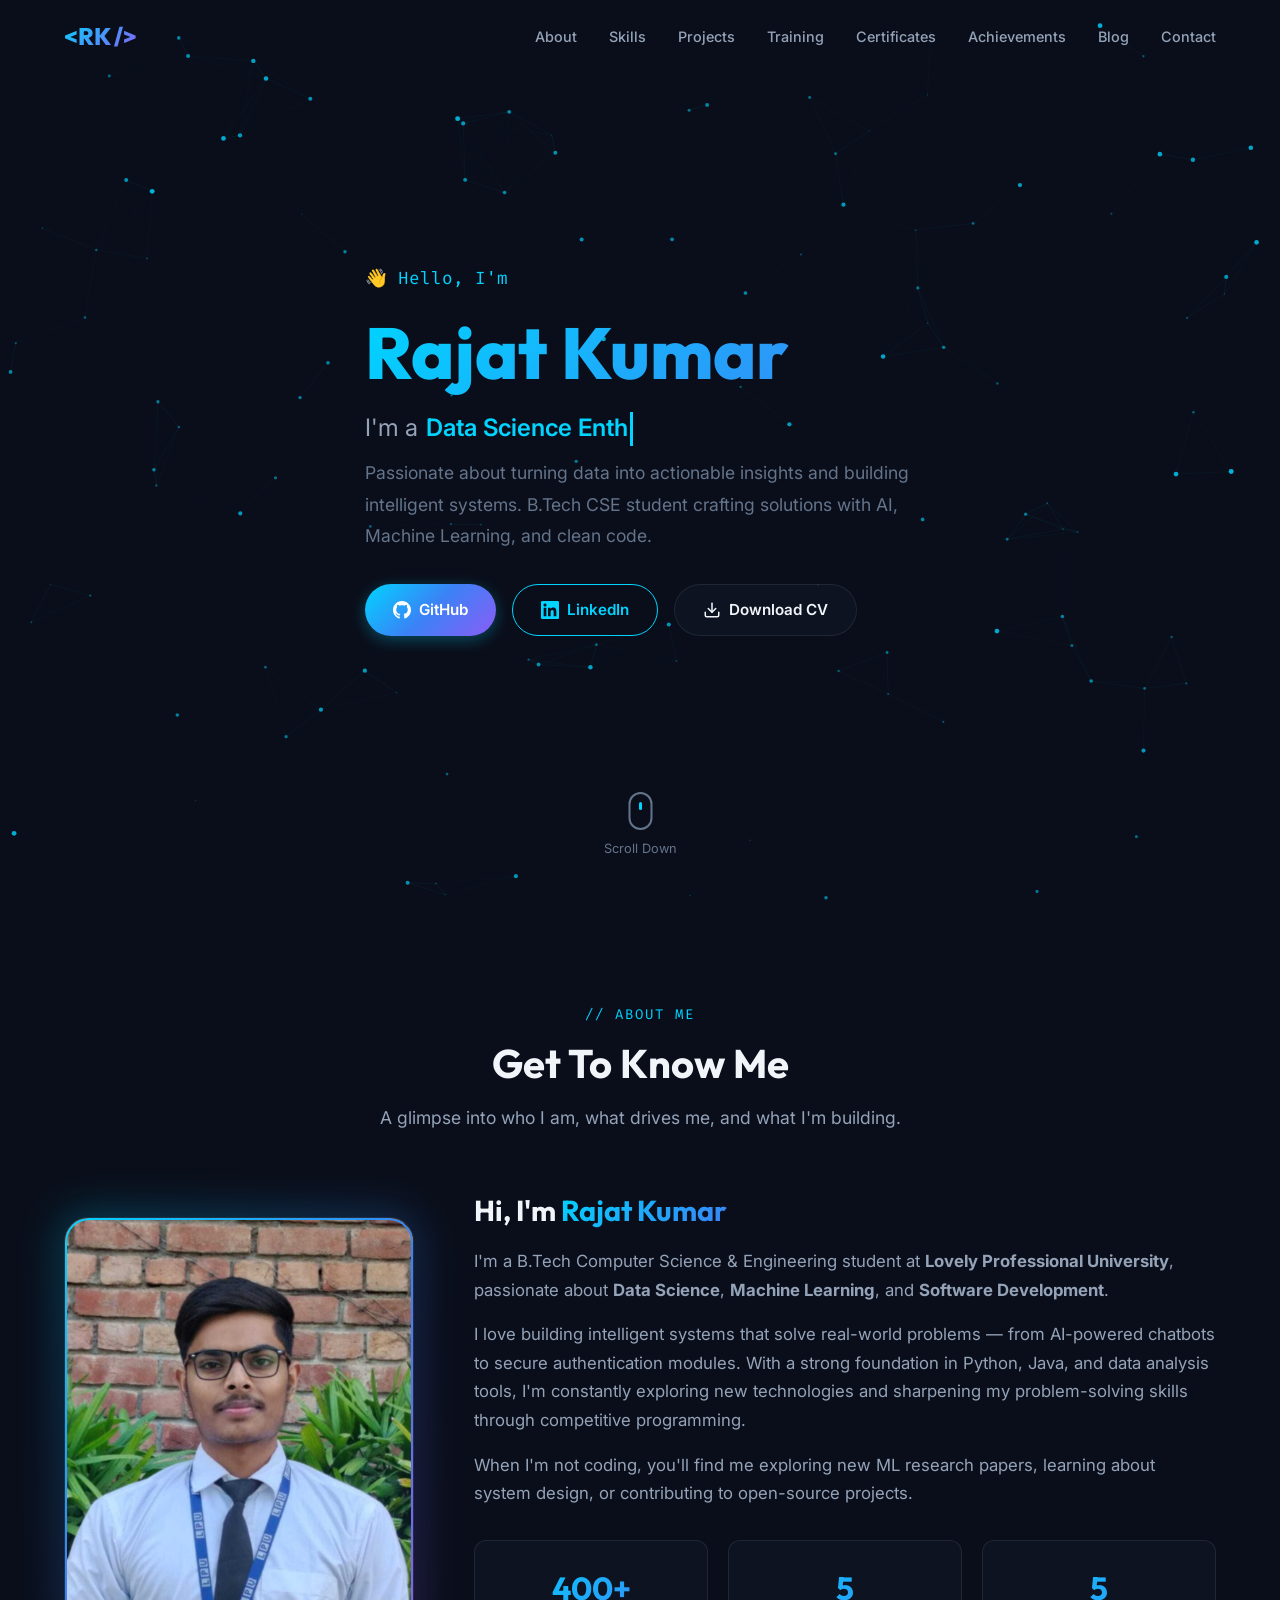
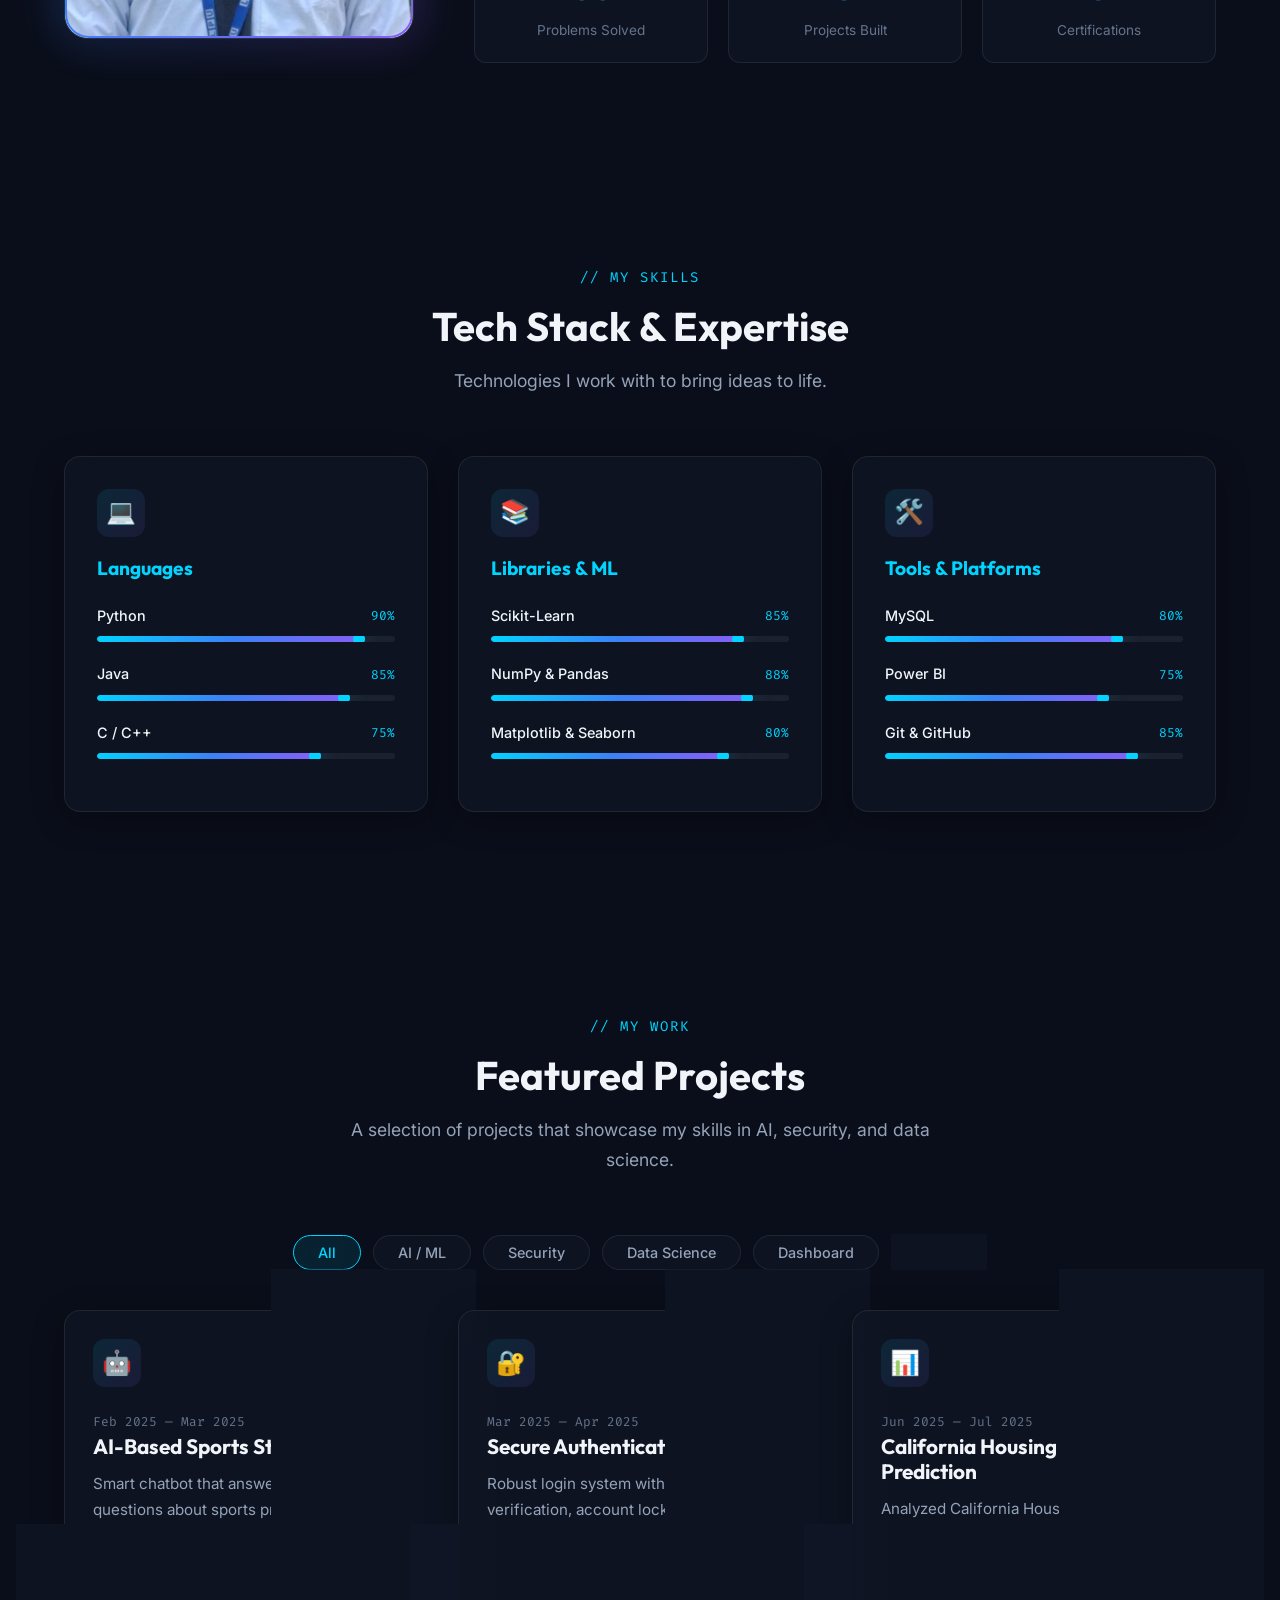
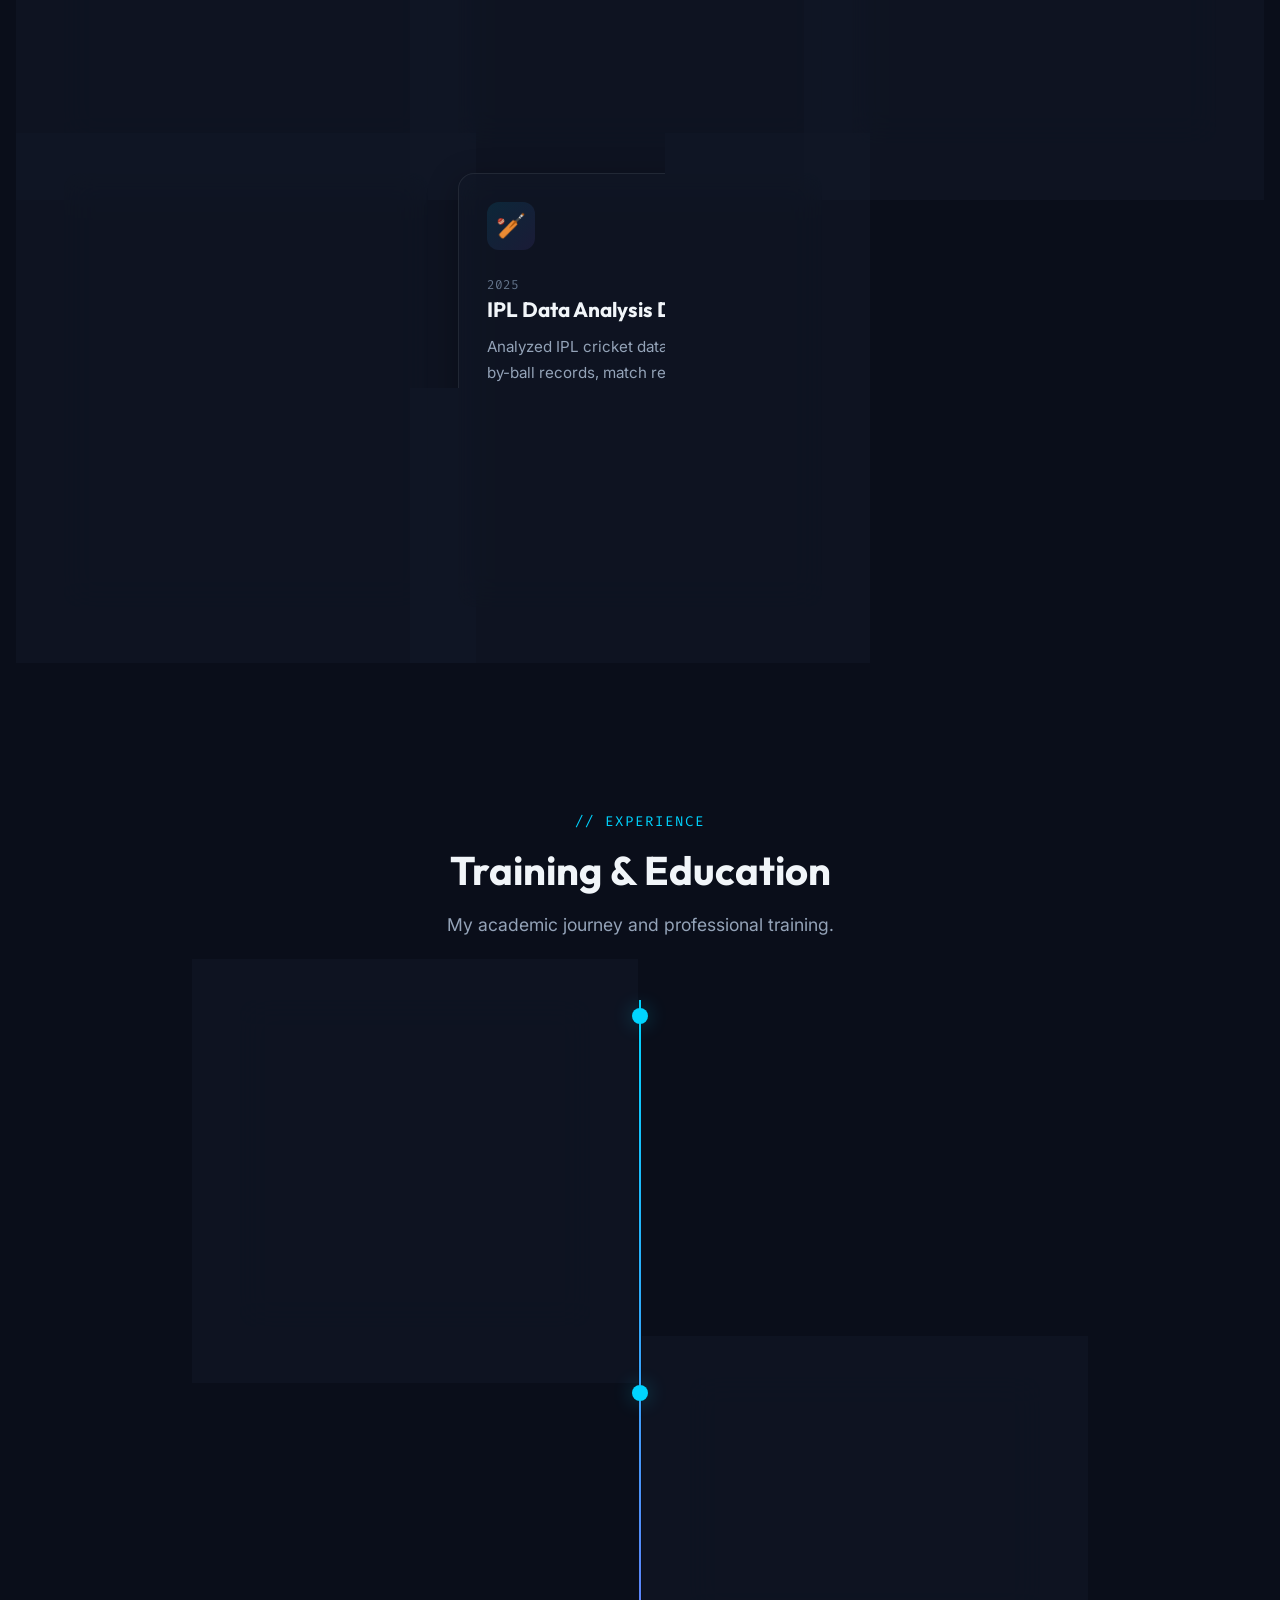
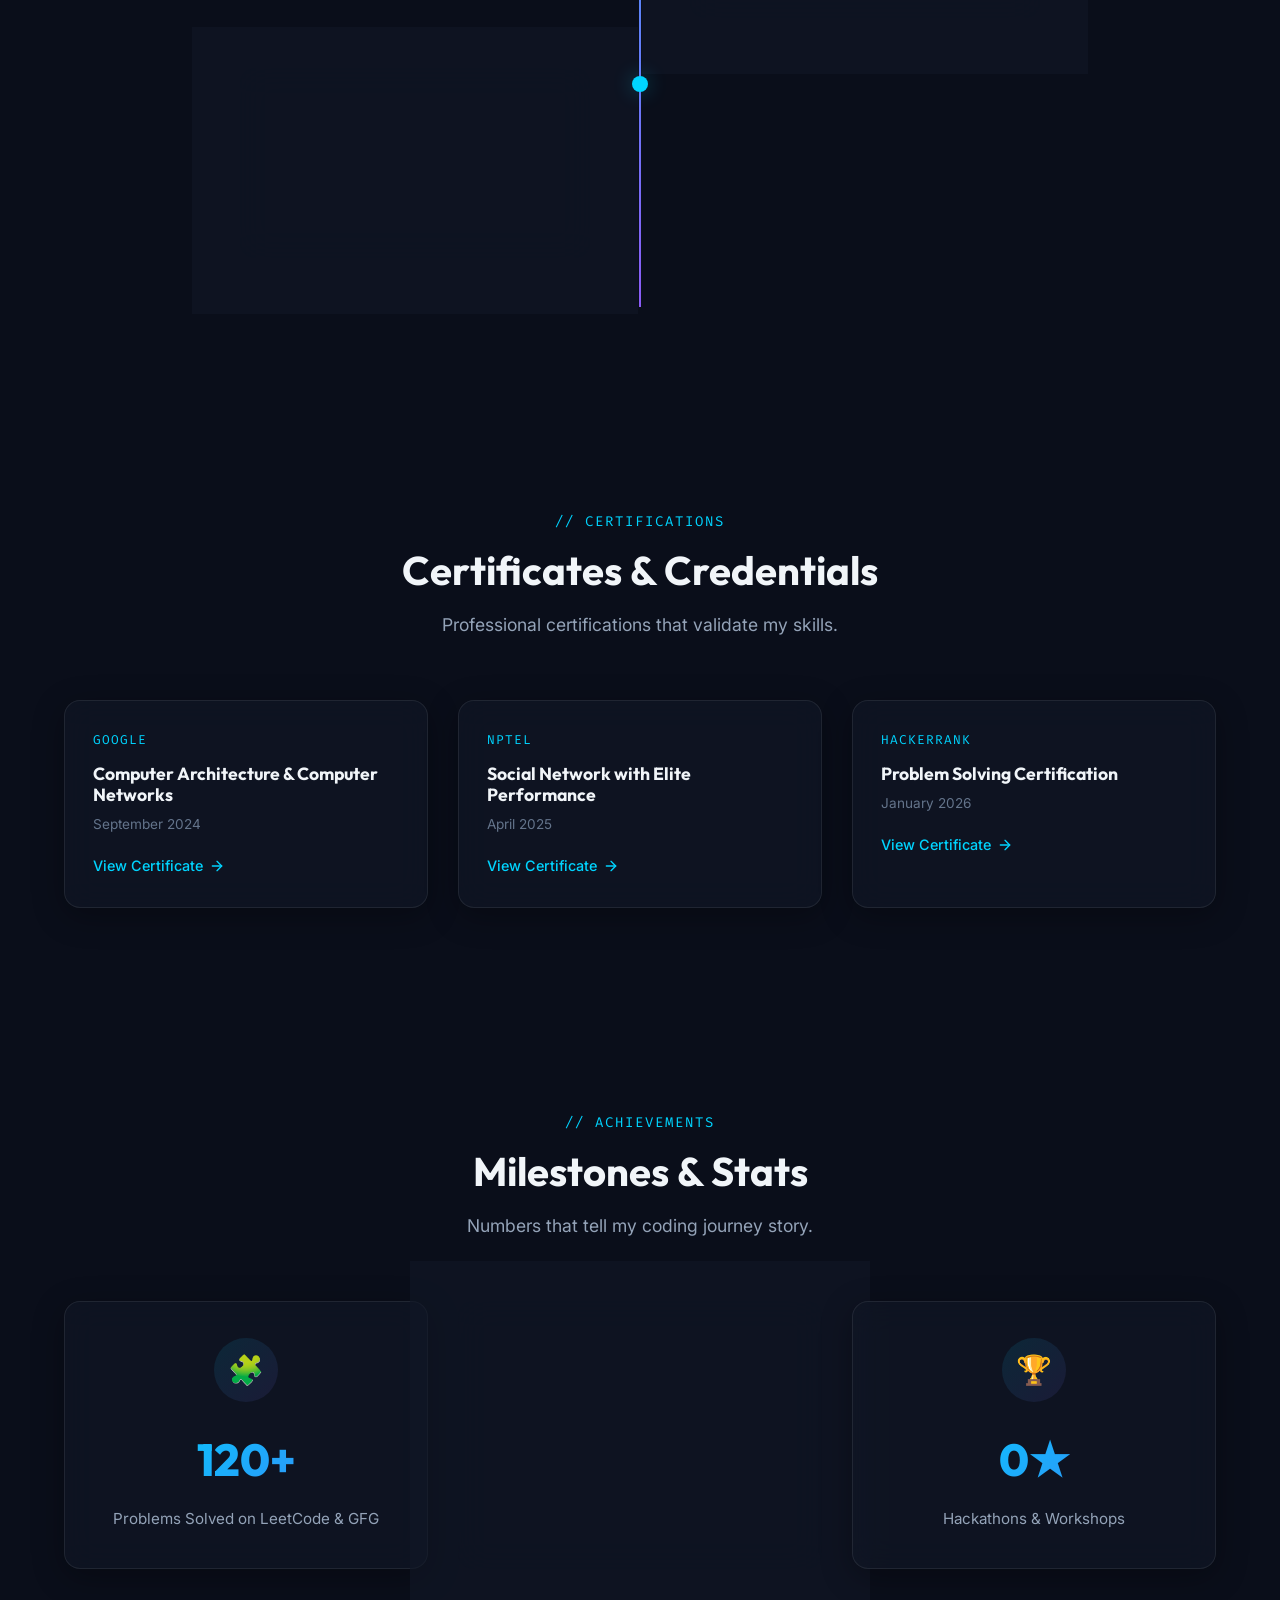
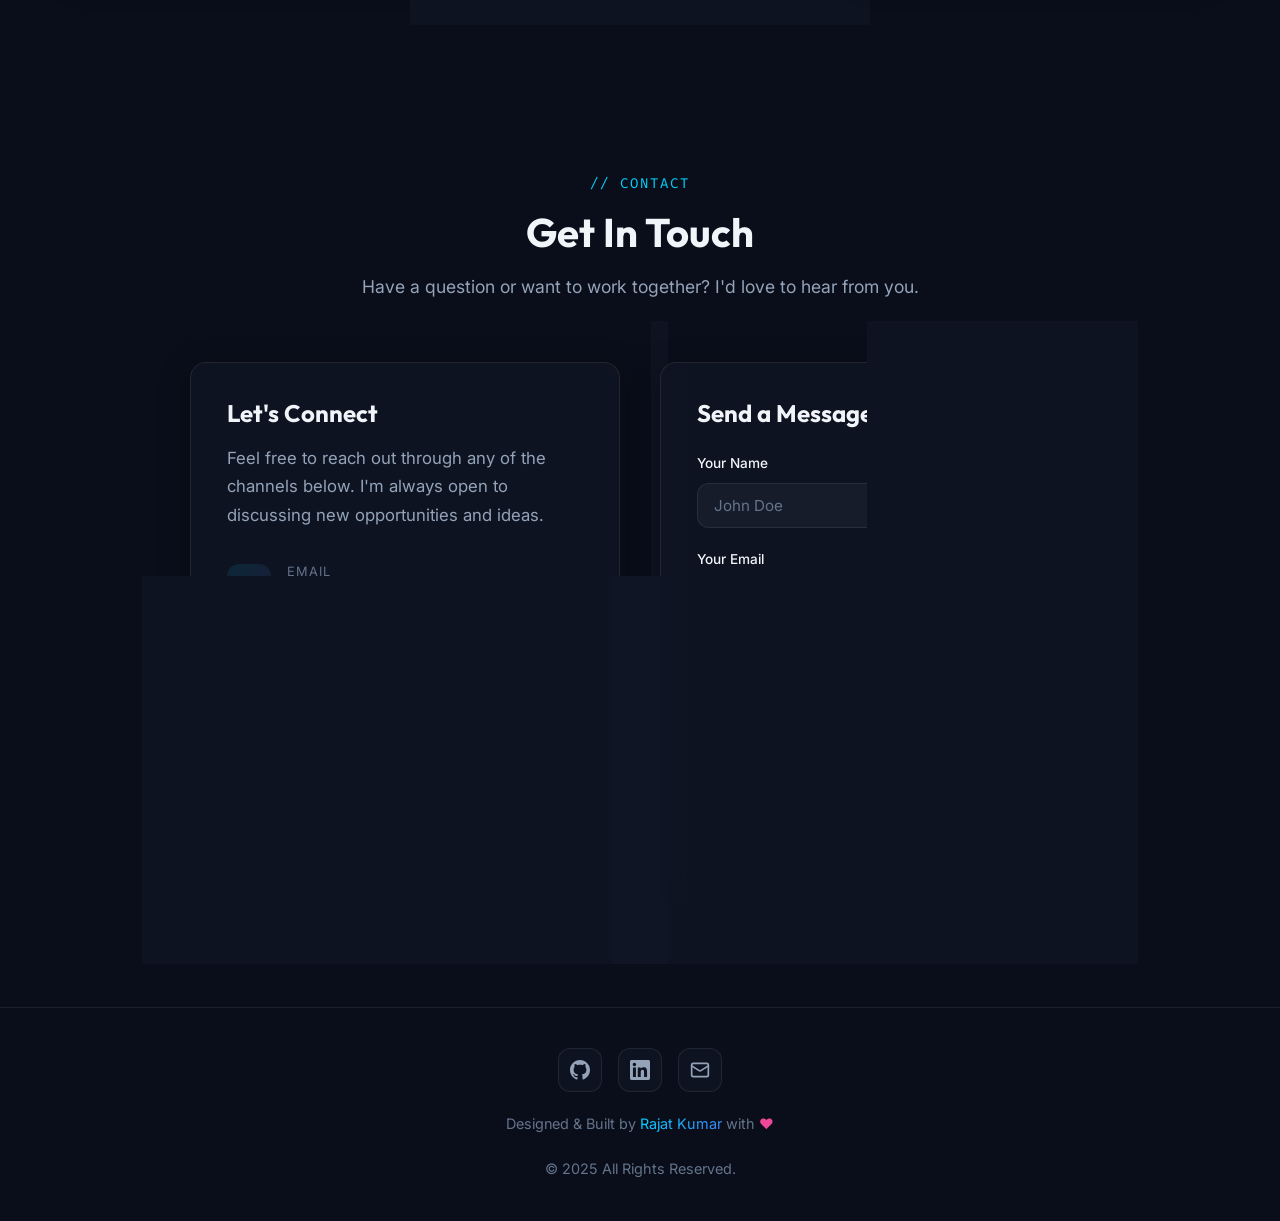
==== commit 43d96a37: "Add IPL project card and update gitignore" ====
--- a/index.html
+++ b/index.html
@@ -120,7 +120,7 @@
               <div class="stat-label">Problems Solved</div>
             </div>
             <div class="stat-item">
-              <div class="stat-number" data-count="4">0</div>
+              <div class="stat-number" data-count="5">0</div>
               <div class="stat-label">Projects Built</div>
             </div>
             <div class="stat-item">
@@ -259,6 +259,7 @@
         <button class="filter-btn" data-filter="security">Security</button>
         <button class="filter-btn" data-filter="data">Data Science</button>
         <button class="filter-btn" data-filter="dashboard">Dashboard</button>
+        <button class="filter-btn" data-filter="sports">Sports</button>
       </div>
 
       <div class="projects-grid">
@@ -366,6 +367,33 @@
             </div>
           </div>
         </div>
+
+        <!-- Project 5: IPL Data Analysis Dashboard -->
+        <div class="project-card glass reveal delay-5" data-category="sports">
+          <div class="project-card-header">
+            <div class="project-card-icon">🏏</div>
+            <div class="project-card-links">
+              <a href="https://github.com/rajatkumar233/IPL-Dashboard-Project" target="_blank" rel="noopener" title="View Source Code">
+                <svg viewBox="0 0 24 24" fill="currentColor"><path d="M12 0c-6.626 0-12 5.373-12 12 0 5.302 3.438 9.8 8.207 11.387.599.111.793-.261.793-.577v-2.234c-3.338.726-4.033-1.416-4.033-1.416-.546-1.387-1.333-1.756-1.333-1.756-1.089-.745.083-.729.083-.729 1.205.084 1.839 1.237 1.839 1.237 1.07 1.834 2.807 1.304 3.492.997.107-.775.418-1.305.762-1.604-2.665-.305-5.467-1.334-5.467-5.931 0-1.311.469-2.381 1.236-3.221-.124-.303-.535-1.524.117-3.176 0 0 1.008-.322 3.301 1.23.957-.266 1.983-.399 3.003-.404 1.02.005 2.047.138 3.006.404 2.291-1.552 3.297-1.23 3.297-1.23.653 1.653.242 2.874.118 3.176.77.84 1.235 1.911 1.235 3.221 0 4.609-2.807 5.624-5.479 5.921.43.372.823 1.102.823 2.222v3.293c0 .319.192.694.801.576 4.765-1.589 8.199-6.086 8.199-11.386 0-6.627-5.373-12-12-12z"/></svg>
+              </a>
+            </div>
+          </div>
+          <div class="project-card-body">
+            <span class="project-date">2025</span>
+            <h3>IPL Data Analysis Dashboard</h3>
+            <p>
+              Analyzed IPL cricket data including ball-by-ball records, match results, and player stats 
+              to find top teams, Orange Cap and Purple Cap winners. Built an interactive Power BI 
+              dashboard to display all the key insights in a simple and clean way.
+            </p>
+            <div class="project-tech">
+              <span>Power BI</span>
+              <span>Excel</span>
+              <span>Data Analysis</span>
+              <span>Dashboard</span>
+            </div>
+          </div>
+        </div>
       </div>
     </div>
   </section>
@@ -497,85 +525,7 @@
     </div>
   </section>
 
-  <!-- ==================== BLOG SECTION ==================== -->
-  <section class="section" id="blog">
-    <div class="container">
-      <div class="section-header reveal">
-        <span class="section-label">// Blog</span>
-        <h2>Latest Articles</h2>
-        <p>Thoughts on tech, tutorials, and things I've learned along the way.</p>
-      </div>
-      <div class="blog-grid">
-        <!-- Blog Card 1 -->
-        <div class="blog-card glass reveal delay-1">
-          <div class="blog-card-image">🤖</div>
-          <div class="blog-card-body">
-            <div class="blog-card-meta">
-              <span>📅 Mar 2025</span>
-              <span>⏱ 5 min read</span>
-            </div>
-            <h3>Building an AI Chatbot with TF-IDF and Gemini</h3>
-            <p>How I built a smart chatbot for a sports store using TF-IDF for fast retrieval and Gemini AI for complex queries...</p>
-            <a href="blog.html" class="blog-read-more">
-              Read More
-              <svg viewBox="0 0 24 24" fill="none" stroke="currentColor" stroke-width="2" stroke-linecap="round" stroke-linejoin="round"><line x1="5" y1="12" x2="19" y2="12"/><polyline points="12 5 19 12 12 19"/></svg>
-            </a>
-          </div>
-        </div>
-
-        <!-- Blog Card 2 -->
-        <div class="blog-card glass reveal delay-2">
-          <div class="blog-card-image">🔐</div>
-          <div class="blog-card-body">
-            <div class="blog-card-meta">
-              <span>📅 Apr 2025</span>
-              <span>⏱ 4 min read</span>
-            </div>
-            <h3>Designing a Secure Authentication System</h3>
-            <p>A deep dive into building multi-factor authentication with OTP verification, account lockout, and admin controls...</p>
-            <a href="blog.html" class="blog-read-more">
-              Read More
-              <svg viewBox="0 0 24 24" fill="none" stroke="currentColor" stroke-width="2" stroke-linecap="round" stroke-linejoin="round"><line x1="5" y1="12" x2="19" y2="12"/><polyline points="12 5 19 12 12 19"/></svg>
-            </a>
-          </div>
-        </div>
-
-        <!-- Blog Card 3 -->
-        <div class="blog-card glass reveal delay-3">
-          <div class="blog-card-image">📊</div>
-          <div class="blog-card-body">
-            <div class="blog-card-meta">
-              <span>📅 Jul 2025</span>
-              <span>⏱ 6 min read</span>
-            </div>
-            <h3>Predicting Housing Prices with Machine Learning</h3>
-            <p>From data cleaning to model selection — how I used Random Forest to predict California housing prices...</p>
-            <a href="blog.html" class="blog-read-more">
-              Read More
-              <svg viewBox="0 0 24 24" fill="none" stroke="currentColor" stroke-width="2" stroke-linecap="round" stroke-linejoin="round"><line x1="5" y1="12" x2="19" y2="12"/><polyline points="12 5 19 12 12 19"/></svg>
-            </a>
-          </div>
-        </div>
-
-        <!-- Blog Card 4 -->
-        <div class="blog-card glass reveal delay-4">
-          <div class="blog-card-image">🛒</div>
-          <div class="blog-card-body">
-            <div class="blog-card-meta">
-              <span>📅 2025</span>
-              <span>⏱ 4 min read</span>
-            </div>
-            <h3>Analyzing Blinkit Grocery Data with Power BI</h3>
-            <p>How I studied 8,500+ rows of grocery data to find useful patterns about sales, stores, and customer ratings...</p>
-            <a href="blog.html" class="blog-read-more">
-              Read More
-              <svg viewBox="0 0 24 24" fill="none" stroke="currentColor" stroke-width="2" stroke-linecap="round" stroke-linejoin="round"><line x1="5" y1="12" x2="19" y2="12"/><polyline points="12 5 19 12 12 19"/></svg>
-            </a>
-          </div>
-        </div>
-      </div>
-    </div>
-  </section>
+ 
 
   <!-- ==================== CONTACT SECTION ==================== -->
   <section class="section" id="contact">
@@ -682,3 +632,15 @@
   <script src="js/main.js"></script>
 </body>
 </html>
+
+
+
+
+
+
+
+
+
+
+
+
